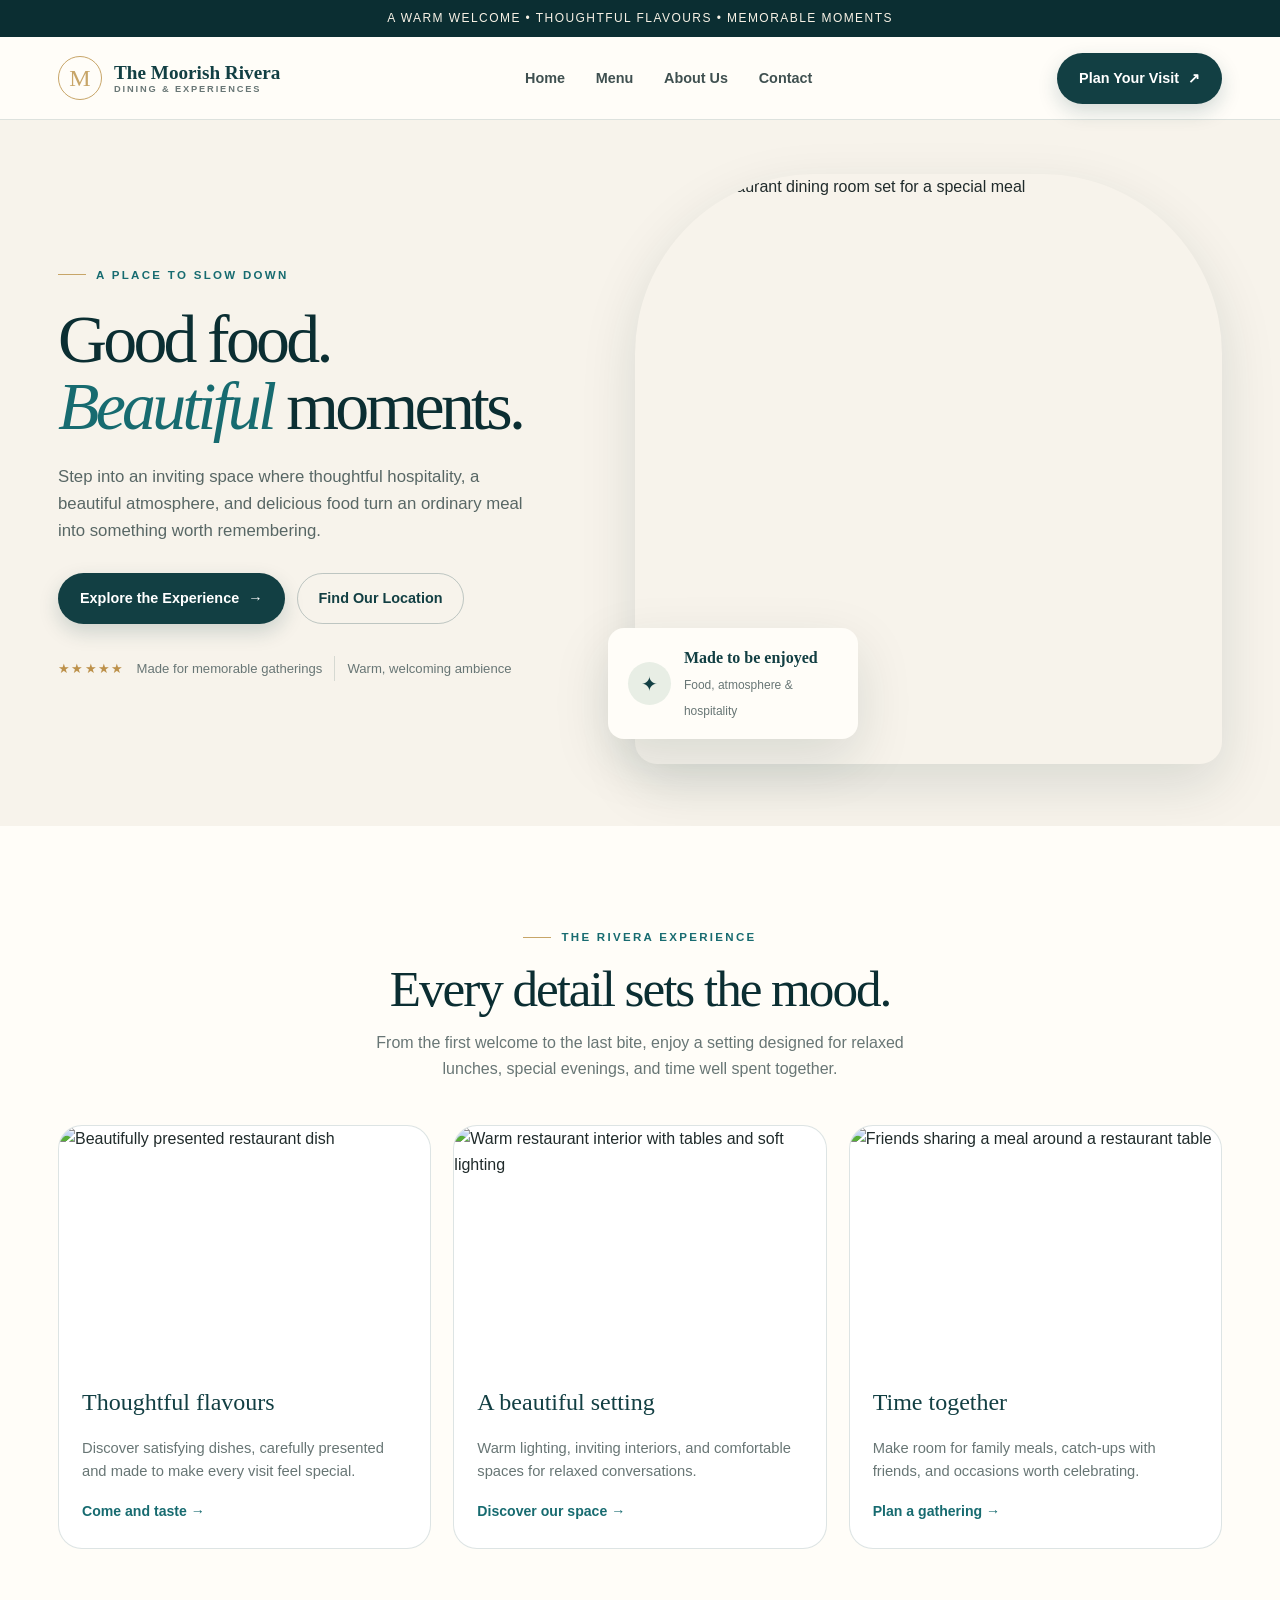
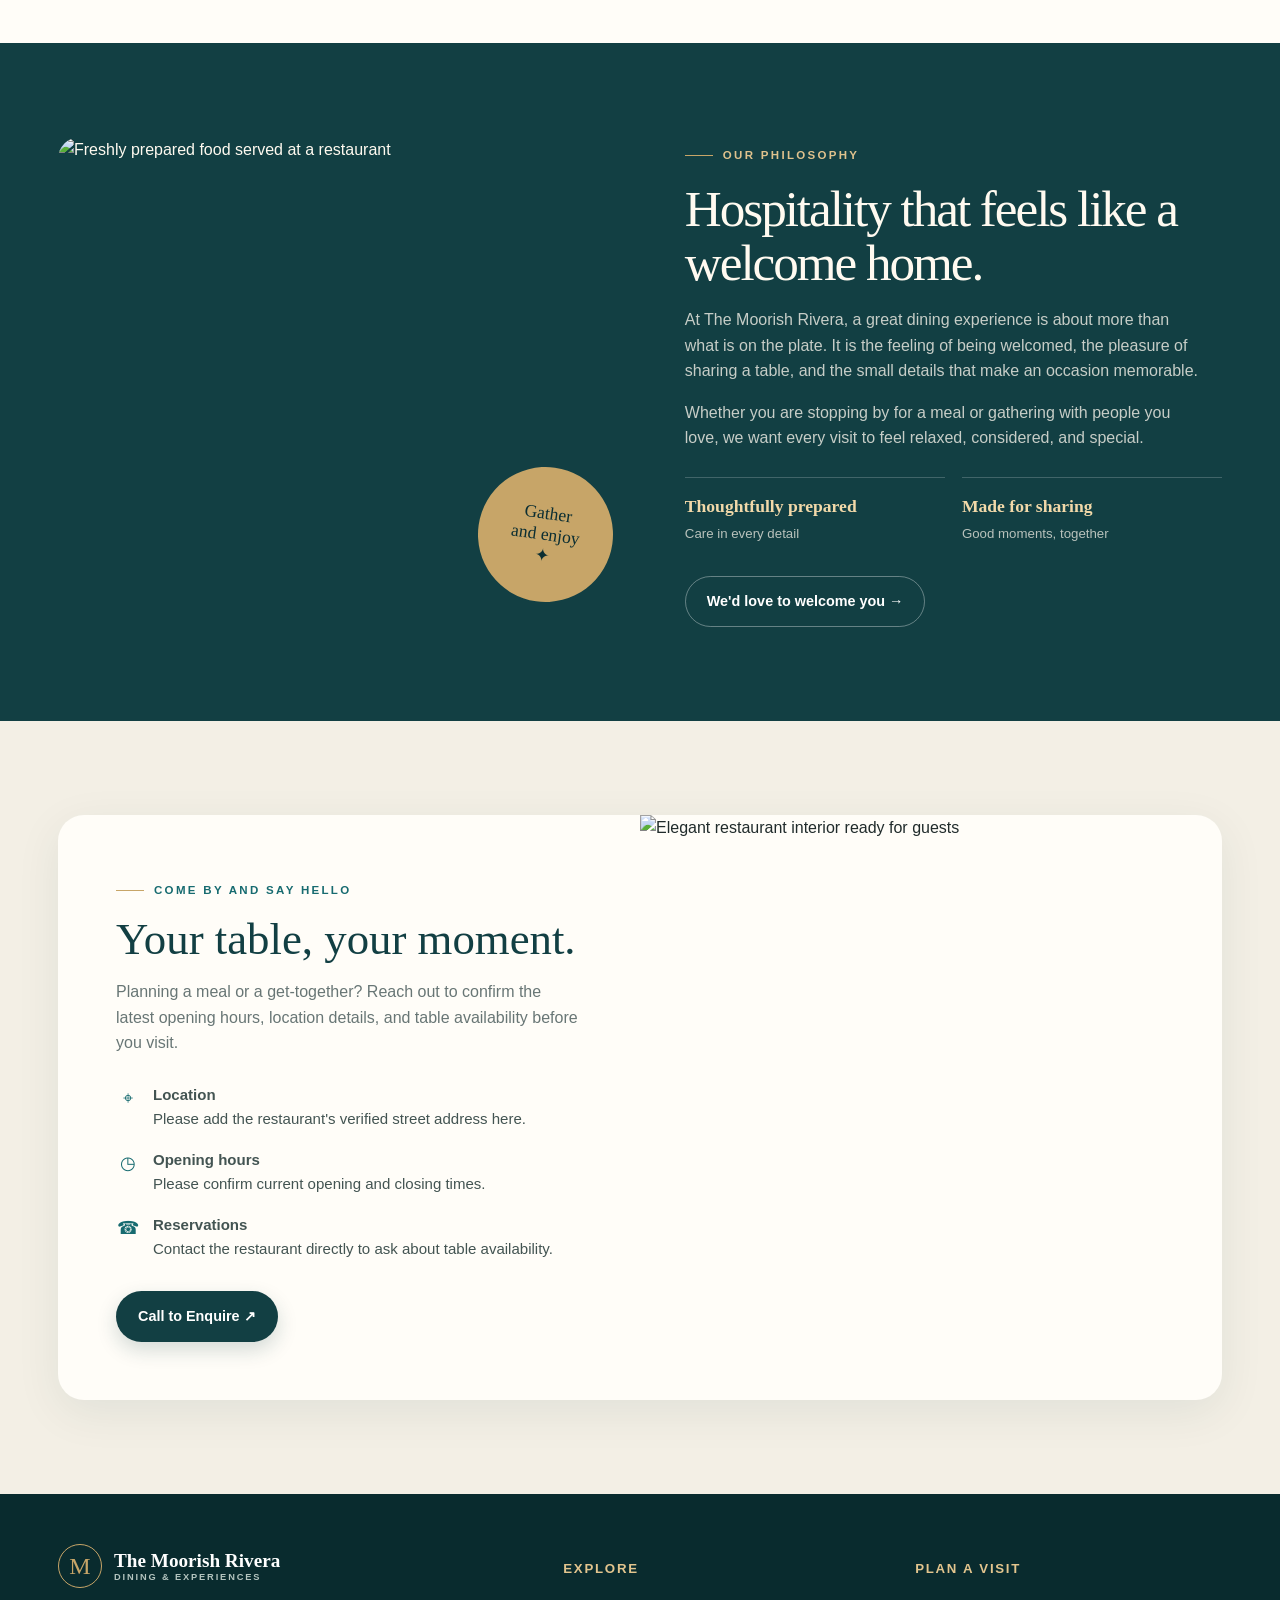
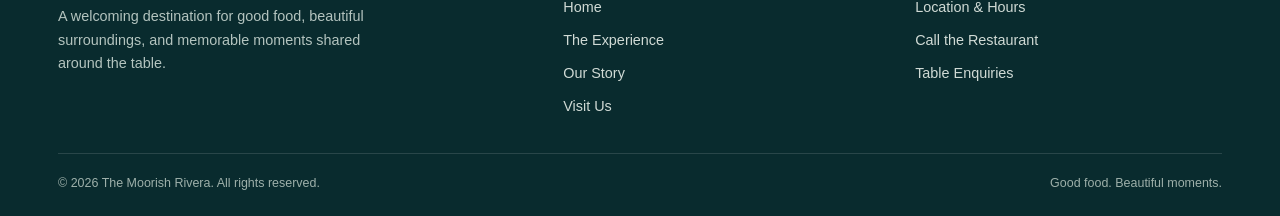
==== index.html @ b85fb58b "This is website for business" ====
<!DOCTYPE html>
<html lang="en">
<head>
  <meta charset="UTF-8">
  <meta name="viewport" content="width=device-width, initial-scale=1.0">
  <meta name="theme-color" content="#123f43">
  <meta name="description" content="Discover The Moorish Rivera — elegant dining, warm hospitality, and unforgettable flavours.">
  <title>The Moorish Rivera | A Beautiful Dining Experience</title>

  <style>
    :root {
      --forest: #123f43;
      --forest-deep: #0b2e32;
      --teal: #176b70;
      --cream: #f7f3eb;
      --paper: #fffdf8;
      --gold: #c7a568;
      --ink: #202b2b;
      --muted: #687675;
      --line: rgba(18,63,67,.14);
      --shadow: 0 20px 55px rgba(15,45,45,.13);
      --radius: 24px;
    }

    * {
      box-sizing: border-box;
    }

    html {
      scroll-behavior: smooth;
      scroll-padding-top: 90px;
    }

    body {
      margin: 0;
      font-family: "Segoe UI", Arial, sans-serif;
      color: var(--ink);
      background: var(--paper);
      line-height: 1.6;
    }

    a {
      color: inherit;
      text-decoration: none;
    }

    img {
      display: block;
      width: 100%;
      object-fit: cover;
    }

    button {
      font: inherit;
    }

    .announcement {
      background: var(--forest-deep);
      color: #f8f2e6;
      text-align: center;
      padding: 9px 16px;
      font-size: .75rem;
      letter-spacing: .12em;
      text-transform: uppercase;
    }

    /* HEADER */

    .site-header {
      position: sticky;
      top: 0;
      z-index: 100;
      background: rgba(255,253,248,.96);
      backdrop-filter: blur(16px);
      border-bottom: 1px solid var(--line);
    }

    .nav-wrap {
      max-width: 1220px;
      min-height: 82px;
      padding: 0 28px;
      margin: auto;
      display: flex;
      align-items: center;
      justify-content: space-between;
      gap: 24px;
    }

    .brand {
      display: flex;
      align-items: center;
      gap: 12px;
      flex-shrink: 0;
    }

    .brand-mark {
      width: 44px;
      height: 44px;
      border: 1px solid var(--gold);
      border-radius: 50%;
      display: grid;
      place-items: center;
      color: var(--gold);
      font-family: Georgia, serif;
      font-size: 1.5rem;
    }

    .brand-name {
      font-family: Georgia, serif;
      color: var(--forest);
      font-size: 1.2rem;
      font-weight: 700;
      line-height: 1.2;
    }

    .brand-name small {
      display: block;
      color: var(--muted);
      font-family: "Segoe UI", Arial, sans-serif;
      font-size: .58rem;
      letter-spacing: .2em;
      text-transform: uppercase;
    }

    .nav-links {
      display: flex;
      align-items: center;
      gap: clamp(16px, 2.4vw, 32px);
    }

    .nav-links a {
      font-size: .9rem;
      font-weight: 600;
      color: #3f5050;
      transition: color .2s;
    }

    .nav-links a:hover {
      color: var(--teal);
    }

    .btn {
      display: inline-flex;
      align-items: center;
      justify-content: center;
      gap: 9px;
      padding: 13px 21px;
      border: 1px solid transparent;
      border-radius: 999px;
      font-size: .9rem;
      font-weight: 700;
      cursor: pointer;
      transition: transform .2s, background .2s;
    }

    .btn:hover {
      transform: translateY(-2px);
    }

    .btn-primary {
      background: var(--forest);
      color: white;
      box-shadow: 0 8px 20px rgba(18,63,67,.18);
    }

    .btn-primary:hover {
      background: var(--teal);
    }

    .btn-outline {
      border-color: rgba(18,63,67,.25);
      color: var(--forest);
      background: transparent;
    }

    .menu-toggle {
      display: none;
      width: 44px;
      height: 44px;
      border: 1px solid var(--line);
      border-radius: 50%;
      background: transparent;
      color: var(--forest);
      font-size: 1.3rem;
      cursor: pointer;
    }

    /* HERO */

    .hero {
      background: var(--cream);
      overflow: hidden;
    }

    .hero-inner {
      max-width: 1220px;
      margin: auto;
      padding: 54px 28px 62px;
      display: grid;
      grid-template-columns: .92fr 1.08fr;
      align-items: center;
      gap: clamp(34px, 6vw, 78px);
    }

    .eyebrow {
      display: inline-flex;
      align-items: center;
      gap: 10px;
      color: var(--teal);
      text-transform: uppercase;
      letter-spacing: .2em;
      font-size: .72rem;
      font-weight: 800;
    }

    .eyebrow::before {
      content: "";
      width: 28px;
      height: 1px;
      background: var(--gold);
    }

    h1, h2, h3 {
      font-family: Georgia, "Times New Roman", serif;
      font-weight: 500;
    }

    h1 {
      color: var(--forest-deep);
      font-size: clamp(3rem, 5.3vw, 5.6rem);
      line-height: .99;
      letter-spacing: -.055em;
      margin: 22px 0 24px;
    }

    h1 em {
      color: var(--teal);
      font-weight: 400;
    }

    .hero-copy > p {
      color: #586765;
      font-size: 1.05rem;
      max-width: 475px;
      margin-bottom: 28px;
    }

    .hero-buttons {
      display: flex;
      gap: 12px;
      flex-wrap: wrap;
    }

    .trust-row {
      display: flex;
      align-items: center;
      gap: 12px;
      flex-wrap: wrap;
      margin-top: 32px;
      color: var(--muted);
      font-size: .82rem;
    }

    .stars {
      color: #bd914b;
      letter-spacing: .1em;
    }

    .trust-divider {
      height: 25px;
      width: 1px;
      background: var(--line);
    }

    .hero-visual {
      position: relative;
      min-width: 0;
    }

    .hero-image {
      height: clamp(390px, 48vw, 590px);
      border-radius: 180px 180px 22px 22px;
      box-shadow: var(--shadow);
    }

    .image-stamp {
      position: absolute;
      bottom: 25px;
      left: -27px;
      padding: 17px 20px;
      border-radius: 16px;
      background: var(--paper);
      box-shadow: var(--shadow);
      display: flex;
      align-items: center;
      gap: 13px;
      max-width: 250px;
    }

    .stamp-icon {
      display: grid;
      place-items: center;
      width: 43px;
      height: 43px;
      border-radius: 50%;
      background: #e8eee5;
      color: var(--forest);
      font-size: 1.25rem;
      flex-shrink: 0;
    }

    .image-stamp strong {
      display: block;
      color: var(--forest);
      font-family: Georgia, serif;
    }

    .image-stamp small {
      color: var(--muted);
      font-size: .75rem;
    }

    /* COMMON SECTIONS */

    .section {
      padding: 94px 28px;
    }

    .section-inner {
      max-width: 1164px;
      margin: auto;
    }

    .section-heading {
      text-align: center;
      max-width: 660px;
      margin: 0 auto 44px;
    }

    .section-heading h2 {
      color: var(--forest-deep);
      font-size: clamp(2.25rem, 4vw, 3.5rem);
      line-height: 1.08;
      letter-spacing: -.04em;
      margin: 14px 0;
    }

    .section-heading p {
      color: var(--muted);
      max-width: 560px;
      margin: auto;
    }

    /* EXPERIENCE CARDS */

    .features {
      display: grid;
      grid-template-columns: repeat(3, 1fr);
      gap: 22px;
    }

    .feature-card {
      overflow: hidden;
      border: 1px solid var(--line);
      border-radius: var(--radius);
      background: white;
      transition: transform .25s, box-shadow .25s;
    }

    .feature-card:hover {
      transform: translateY(-6px);
      box-shadow: var(--shadow);
    }

    .feature-card img {
      height: 235px;
      transition: transform .5s;
    }

    .feature-card:hover img {
      transform: scale(1.035);
    }

    .feature-content {
      padding: 22px 23px 25px;
    }

    .feature-content h3 {
      color: var(--forest);
      font-size: 1.5rem;
      margin: 0 0 8px;
    }

    .feature-content p {
      color: var(--muted);
      font-size: .92rem;
      margin-bottom: 14px;
    }

    .text-link {
      color: var(--teal);
      font-weight: 800;
      font-size: .88rem;
    }

    /* STORY SECTION */

    .story {
      background: var(--forest);
      color: #fffaf0;
    }

    .story-grid {
      display: grid;
      grid-template-columns: 1fr 1fr;
      align-items: center;
      gap: clamp(35px, 7vw, 90px);
    }

    .story-image-wrap {
      position: relative;
    }

    .story-image {
      height: 490px;
      border-radius: 22px 140px 22px 22px;
    }

    .story-badge {
      position: absolute;
      right: -18px;
      bottom: 25px;
      width: 135px;
      height: 135px;
      border-radius: 50%;
      background: var(--gold);
      color: var(--forest-deep);
      display: grid;
      place-content: center;
      text-align: center;
      font-family: Georgia, serif;
      font-size: 1.1rem;
      line-height: 1.2;
      transform: rotate(8deg);
    }

    .story .eyebrow {
      color: #dfc28d;
    }

    .story h2 {
      font-size: clamp(2.5rem, 4vw, 4rem);
      line-height: 1.04;
      letter-spacing: -.04em;
      margin: 18px 0;
    }

    .story p {
      color: rgba(255,250,240,.76);
      max-width: 520px;
    }

    .story-points {
      display: grid;
      grid-template-columns: 1fr 1fr;
      gap: 17px;
      margin: 26px 0 30px;
    }

    .story-point {
      border-top: 1px solid rgba(255,255,255,.2);
      padding-top: 14px;
    }

    .story-point strong {
      display: block;
      color: #f2d9a9;
      font-family: Georgia, serif;
      font-size: 1.1rem;
    }

    .story-point span {
      color: rgba(255,250,240,.7);
      font-size: .83rem;
    }

    .story .btn-outline {
      color: white;
      border-color: rgba(255,255,255,.35);
    }

    /* VISIT SECTION */

    .visit {
      background: #f3efe5;
    }

    .visit-panel {
      display: grid;
      grid-template-columns: 1fr 1fr;
      overflow: hidden;
      border-radius: 26px;
      background: var(--paper);
      box-shadow: 0 12px 45px rgba(18,63,67,.08);
    }

    .visit-info {
      padding: clamp(28px, 5vw, 58px);
    }

    .visit-info h2 {
      color: var(--forest);
      font-size: clamp(2.1rem, 3.5vw, 3.2rem);
      line-height: 1.08;
      margin: 15px 0;
    }

    .visit-info > p {
      color: var(--muted);
    }

    .detail-list {
      list-style: none;
      margin: 27px 0 30px;
      padding: 0;
      display: grid;
      gap: 17px;
    }

    .detail-list li {
      display: flex;
      align-items: flex-start;
      gap: 13px;
      color: #435452;
      font-size: .94rem;
    }

    .detail-icon {
      color: var(--teal);
      font-size: 1.15rem;
      width: 24px;
      text-align: center;
    }

    .visit-image {
      min-height: 460px;
      height: 100%;
    }

    /* FOOTER */

    .footer {
      background: #092b2e;
      color: #e8eee8;
      padding: 50px 28px 22px;
    }

    .footer-inner {
      max-width: 1164px;
      margin: auto;
      display: grid;
      grid-template-columns: 1.5fr 1fr 1fr;
      gap: 45px;
      padding-bottom: 35px;
    }

    .footer .brand-name {
      color: white;
    }

    .footer .brand-name small {
      color: #b4c4bf;
    }

    .footer-copy {
      color: #b4c4bf;
      max-width: 350px;
      margin: 17px 0 0;
      font-size: .9rem;
    }

    .footer h3 {
      font-family: "Segoe UI", Arial, sans-serif;
      font-size: .83rem;
      font-weight: 800;
      letter-spacing: .13em;
      text-transform: uppercase;
      color: #e3c58e;
      margin-bottom: 17px;
    }

    .footer-links {
      display: grid;
      gap: 10px;
      color: #d0dad5;
      font-size: .9rem;
    }

    .footer-links a:hover {
      color: white;
    }

    .copyright {
      max-width: 1164px;
      margin: auto;
      padding-top: 20px;
      border-top: 1px solid rgba(255,255,255,.13);
      color: #9eb0aa;
      font-size: .78rem;
      display: flex;
      justify-content: space-between;
      gap: 12px;
      flex-wrap: wrap;
    }

    /* ANIMATIONS */

    .reveal {
      opacity: 0;
      transform: translateY(18px);
      transition: opacity .65s ease, transform .65s ease;
    }

    .reveal.visible {
      opacity: 1;
      transform: translateY(0);
    }

    @media (prefers-reduced-motion: reduce) {
      *, *::before, *::after {
        scroll-behavior: auto !important;
        transition-duration: .01ms !important;
      }

      .reveal {
        opacity: 1;
        transform: none;
      }
    }

    /* TABLETS */

    @media (max-width: 940px) {
      .nav-wrap {
        padding: 0 20px;
      }

      .nav-links {
        gap: 15px;
      }

      .nav-links a {
        font-size: .82rem;
      }

      .nav-actions .btn {
        padding: 11px 15px;
      }

      .hero-inner {
        gap: 35px;
        padding-top: 42px;
      }

      .features {
        gap: 15px;
      }

      .feature-card img {
        height: 190px;
      }
    }

    /* MOBILE */

    @media (max-width: 760px) {
      .announcement {
        font-size: .65rem;
        letter-spacing: .08em;
      }

      .nav-wrap {
        min-height: 72px;
      }

      .menu-toggle {
        display: grid;
        place-items: center;
      }

      .nav-actions .btn {
        display: none;
      }

      .nav-links {
        display: none;
        position: absolute;
        top: 71px;
        left: 0;
        right: 0;
        padding: 18px 22px 24px;
        background: var(--paper);
        border-bottom: 1px solid var(--line);
        box-shadow: 0 15px 25px rgba(0,0,0,.06);
        flex-direction: column;
        align-items: stretch;
        gap: 0;
      }

      .nav-links.open {
        display: flex;
      }

      .nav-links a {
        padding: 12px 3px;
        font-size: .96rem;
        border-bottom: 1px solid var(--line);
      }

      .hero-inner {
        grid-template-columns: 1fr;
        padding: 42px 22px 48px;
      }

      h1 {
        font-size: clamp(3rem, 13vw, 4.7rem);
      }

      .hero-copy > p {
        font-size: 1rem;
      }

      .hero-visual {
        margin: 4px 0 0 14px;
      }

      .hero-image {
        height: min(112vw, 510px);
        border-radius: 150px 150px 20px 20px;
      }

      .image-stamp {
        left: -14px;
        bottom: 18px;
      }

      .section {
        padding: 70px 22px;
      }

      .features {
        grid-template-columns: 1fr;
        gap: 20px;
      }

      .feature-card img {
        height: 250px;
      }

      .story-grid {
        grid-template-columns: 1fr;
      }

      .story-image {
        height: 370px;
        border-top-right-radius: 110px;
      }

      .story-badge {
        width: 110px;
        height: 110px;
        right: -7px;
        font-size: .95rem;
      }

      .visit-panel {
        grid-template-columns: 1fr;
      }

      .visit-image {
        min-height: 300px;
        max-height: 380px;
        order: -1;
      }

      .footer-inner {
        grid-template-columns: 1fr 1fr;
        gap: 32px 24px;
      }

      .footer-brand {
        grid-column: 1 / -1;
      }
    }

    /* SMALL PHONES */

    @media (max-width: 420px) {
      .brand-name {
        font-size: 1.05rem;
      }

      .brand-mark {
        width: 38px;
        height: 38px;
      }

      .hero-buttons .btn {
        width: 100%;
      }

      .story-points {
        grid-template-columns: 1fr;
      }

      .footer-inner {
        grid-template-columns: 1fr;
      }

      .footer-brand {
        grid-column: auto;
      }

      .copyright {
        flex-direction: column;
      }
    }
  </style>
</head>

<body>

  <div class="announcement">
    A warm welcome • Thoughtful flavours • Memorable moments
  </div>

  <header class="site-header">
    <div class="nav-wrap">

      <a class="brand" href="#home" aria-label="The Moorish Rivera home">
        <span class="brand-mark" aria-hidden="true">M</span>
        <span class="brand-name">
          The Moorish Rivera
          <small>Dining &amp; Experiences</small>
        </span>
      </a>

      <nav class="nav-links" id="siteNav" aria-label="Main navigation">
        <a href="#home">Home</a>
        <a href="menu.html">Menu</a>
        <a href="about.html">About Us</a>
        <a href="contact.html">Contact</a>
      </nav>

      <div class="nav-actions">
        <a class="btn btn-primary" href="#visit">
          Plan Your Visit <span aria-hidden="true">↗</span>
        </a>

        <button
          class="menu-toggle"
          id="menuToggle"
          aria-label="Open navigation menu"
          aria-expanded="false"
          aria-controls="siteNav">
          ☰
        </button>
      </div>

    </div>
  </header>

  <main>

    <!-- HERO SECTION -->

    <section class="hero" id="home">
      <div class="hero-inner">

        <div class="hero-copy">
          <span class="eyebrow">A place to slow down</span>

          <h1>
            Good food.<br>
            <em>Beautiful</em> moments.
          </h1>

          <p>
            Step into an inviting space where thoughtful hospitality,
            a beautiful atmosphere, and delicious food turn an ordinary
            meal into something worth remembering.
          </p>

          <div class="hero-buttons">
            <a class="btn btn-primary" href="#experience">
              Explore the Experience <span aria-hidden="true">→</span>
            </a>

            <a class="btn btn-outline" href="#visit">
              Find Our Location
            </a>
          </div>

          <div class="trust-row">
            <span class="stars" aria-label="Five stars">★★★★★</span>
            <span>Made for memorable gatherings</span>
            <span class="trust-divider"></span>
            <span>Warm, welcoming ambience</span>
          </div>
        </div>

        <div class="hero-visual">
          <img
            class="hero-image"
            src="https://images.unsplash.com/photo-1414235077428-338989a2e8c0?auto=format&fit=crop&w=1400&q=90"
            alt="Elegant restaurant dining room set for a special meal"
            fetchpriority="high">

          <div class="image-stamp">
            <span class="stamp-icon" aria-hidden="true">✦</span>
            <span>
              <strong>Made to be enjoyed</strong>
              <small>Food, atmosphere &amp; hospitality</small>
            </span>
          </div>
        </div>

      </div>
    </section>

    <!-- EXPERIENCE SECTION -->

    <section class="section" id="experience">
      <div class="section-inner">

        <div class="section-heading reveal">
          <span class="eyebrow">The Rivera experience</span>
          <h2>Every detail sets the mood.</h2>
          <p>
            From the first welcome to the last bite, enjoy a setting
            designed for relaxed lunches, special evenings, and time
            well spent together.
          </p>
        </div>

        <div class="features">

          <article class="feature-card reveal">
            <img
              src="https://images.unsplash.com/photo-1559339352-11d035aa65de?auto=format&fit=crop&w=900&q=85"
              alt="Beautifully presented restaurant dish"
              loading="lazy">

            <div class="feature-content">
              <h3>Thoughtful flavours</h3>
              <p>
                Discover satisfying dishes, carefully presented and
                made to make every visit feel special.
              </p>
              <a class="text-link" href="#visit">Come and taste →</a>
            </div>
          </article>

          <article class="feature-card reveal">
            <img
              src="https://images.unsplash.com/photo-1517248135467-4c7edcad34c4?auto=format&fit=crop&w=900&q=85"
              alt="Warm restaurant interior with tables and soft lighting"
              loading="lazy">

            <div class="feature-content">
              <h3>A beautiful setting</h3>
              <p>
                Warm lighting, inviting interiors, and comfortable
                spaces for relaxed conversations.
              </p>
              <a class="text-link" href="#our-story">Discover our space →</a>
            </div>
          </article>

          <article class="feature-card reveal">
            <img
              src="https://images.unsplash.com/photo-1528605248644-14dd04022da1?auto=format&fit=crop&w=900&q=85"
              alt="Friends sharing a meal around a restaurant table"
              loading="lazy">

            <div class="feature-content">
              <h3>Time together</h3>
              <p>
                Make room for family meals, catch-ups with friends,
                and occasions worth celebrating.
              </p>
              <a class="text-link" href="#visit">Plan a gathering →</a>
            </div>
          </article>

        </div>
      </div>
    </section>

    <!-- OUR STORY SECTION -->

    <section class="section story" id="our-story">
      <div class="section-inner story-grid">

        <div class="story-image-wrap reveal">
          <img
            class="story-image"
            src="https://images.unsplash.com/photo-1515003197210-e0cd7184f8b5?auto=format&fit=crop&w=1200&q=85"
            alt="Freshly prepared food served at a restaurant"
            loading="lazy">

          <div class="story-badge">
            Gather<br>and enjoy<br>✦
          </div>
        </div>

        <div class="story-copy reveal">
          <span class="eyebrow">Our philosophy</span>

          <h2>Hospitality that feels like a welcome home.</h2>

          <p>
            At The Moorish Rivera, a great dining experience is about
            more than what is on the plate. It is the feeling of being
            welcomed, the pleasure of sharing a table, and the small
            details that make an occasion memorable.
          </p>

          <p>
            Whether you are stopping by for a meal or gathering with
            people you love, we want every visit to feel relaxed,
            considered, and special.
          </p>

          <div class="story-points">
            <div class="story-point">
              <strong>Thoughtfully prepared</strong>
              <span>Care in every detail</span>
            </div>

            <div class="story-point">
              <strong>Made for sharing</strong>
              <span>Good moments, together</span>
            </div>
          </div>

          <a class="btn btn-outline" href="#visit">
            We'd love to welcome you →
          </a>
        </div>

      </div>
    </section>

    <!-- VISIT SECTION -->

    <section class="section visit" id="visit">
      <div class="section-inner">

        <div class="visit-panel reveal">

          <div class="visit-info">
            <span class="eyebrow">Come by and say hello</span>

            <h2>Your table, your moment.</h2>

            <p>
              Planning a meal or a get-together? Reach out to confirm
              the latest opening hours, location details, and table
              availability before you visit.
            </p>

            <ul class="detail-list">
              <li>
                <span class="detail-icon" aria-hidden="true">⌖</span>
                <span>
                  <strong>Location</strong><br>
                  Please add the restaurant's verified street address here.
                </span>
              </li>

              <li>
                <span class="detail-icon" aria-hidden="true">◷</span>
                <span>
                  <strong>Opening hours</strong><br>
                  Please confirm current opening and closing times.
                </span>
              </li>

              <li>
                <span class="detail-icon" aria-hidden="true">☎</span>
                <span>
                  <strong>Reservations</strong><br>
                  Contact the restaurant directly to ask about table availability.
                </span>
              </li>
            </ul>

            <!-- Replace this number if the restaurant confirms another number -->
            <a class="btn btn-primary" href="tel:+82716369592">
              Call to Enquire ↗
            </a>
          </div>

          <img
            class="visit-image"
            src="https://images.unsplash.com/photo-1514933651103-005eec06c04b?auto=format&fit=crop&w=1200&q=85"
            alt="Elegant restaurant interior ready for guests"
            loading="lazy">

        </div>
      </div>
    </section>

  </main>

  <!-- FOOTER -->

  <footer class="footer">
    <div class="footer-inner">

      <div class="footer-brand">
        <a class="brand" href="#home">
          <span class="brand-mark" aria-hidden="true">M</span>
          <span class="brand-name">
            The Moorish Rivera
            <small>Dining &amp; Experiences</small>
          </span>
        </a>

        <p class="footer-copy">
          A welcoming destination for good food, beautiful surroundings,
          and memorable moments shared around the table.
        </p>
      </div>

      <div>
        <h3>Explore</h3>
        <div class="footer-links">
          <a href="#home">Home</a>
          <a href="#experience">The Experience</a>
          <a href="#our-story">Our Story</a>
          <a href="#visit">Visit Us</a>
        </div>
      </div>

      <div>
        <h3>Plan a visit</h3>
        <div class="footer-links">
          <a href="#visit">Location &amp; Hours</a>
          <a href="tel:+82716369592">Call the Restaurant</a>
          <a href="#visit">Table Enquiries</a>
        </div>
      </div>

    </div>

    <div class="copyright">
      <span>
        © <span id="year"></span> The Moorish Rivera. All rights reserved.
      </span>
      <span>Good food. Beautiful moments.</span>
    </div>
  </footer>

  <script>
    // Mobile navigation menu
    const menuToggle = document.getElementById("menuToggle");
    const siteNav = document.getElementById("siteNav");

    menuToggle.addEventListener("click", () => {
      const isOpen = siteNav.classList.toggle("open");

      menuToggle.setAttribute("aria-expanded", String(isOpen));
      menuToggle.setAttribute(
        "aria-label",
        isOpen ? "Close navigation menu" : "Open navigation menu"
      );

      menuToggle.textContent = isOpen ? "×" : "☰";
    });

    // Close the mobile menu after selecting a link
    siteNav.querySelectorAll("a").forEach(link => {
      link.addEventListener("click", () => {
        siteNav.classList.remove("open");
        menuToggle.setAttribute("aria-expanded", "false");
        menuToggle.setAttribute("aria-label", "Open navigation menu");
        menuToggle.textContent = "☰";
      });
    });

    // Automatically update the copyright year
    document.getElementById("year").textContent =
      new Date().getFullYear();

    // Reveal sections as they enter the screen
    const revealItems = document.querySelectorAll(".reveal");

    if ("IntersectionObserver" in window) {
      const observer = new IntersectionObserver(entries => {
        entries.forEach(entry => {
          if (entry.isIntersecting) {
            entry.target.classList.add("visible");
            observer.unobserve(entry.target);
          }
        });
      }, {
        threshold: 0.12
      });

      revealItems.forEach(item => observer.observe(item));
    } else {
      revealItems.forEach(item => item.classList.add("visible"));
    }
  </script>

</body>
</html>
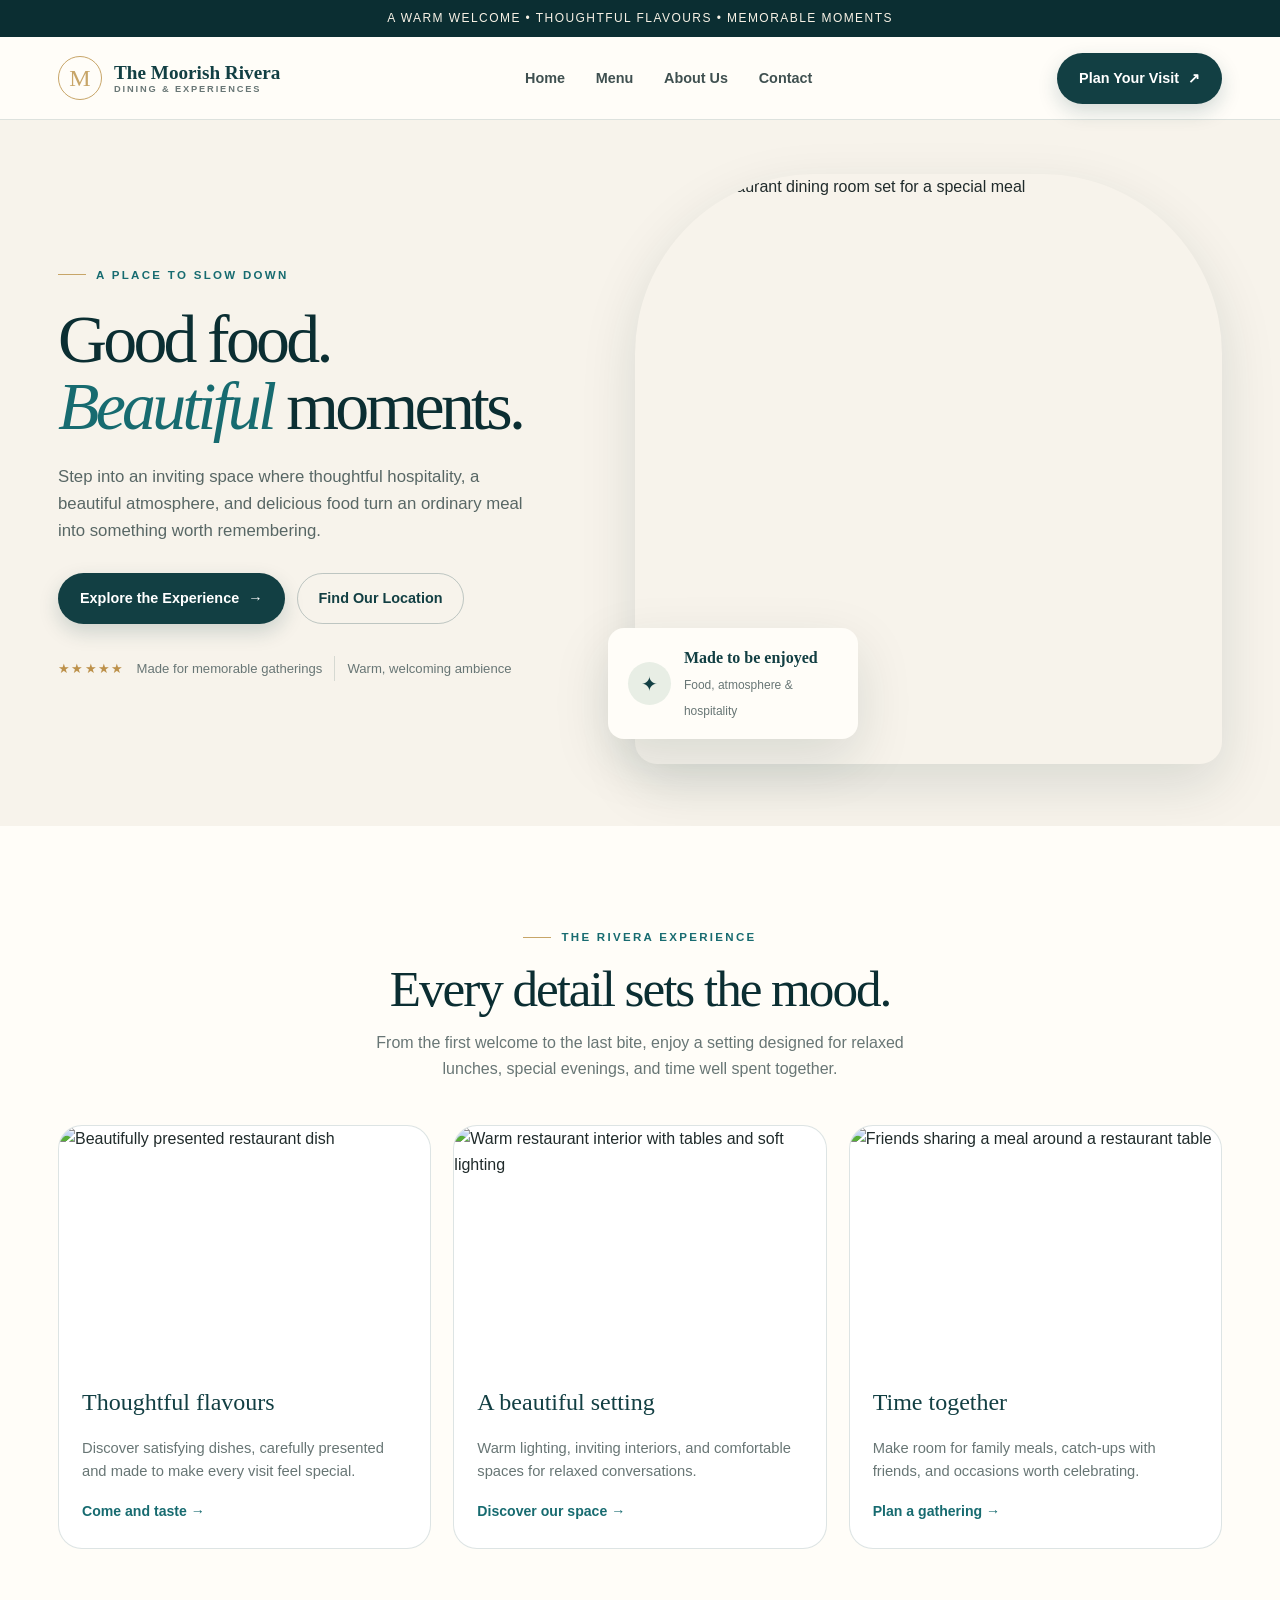
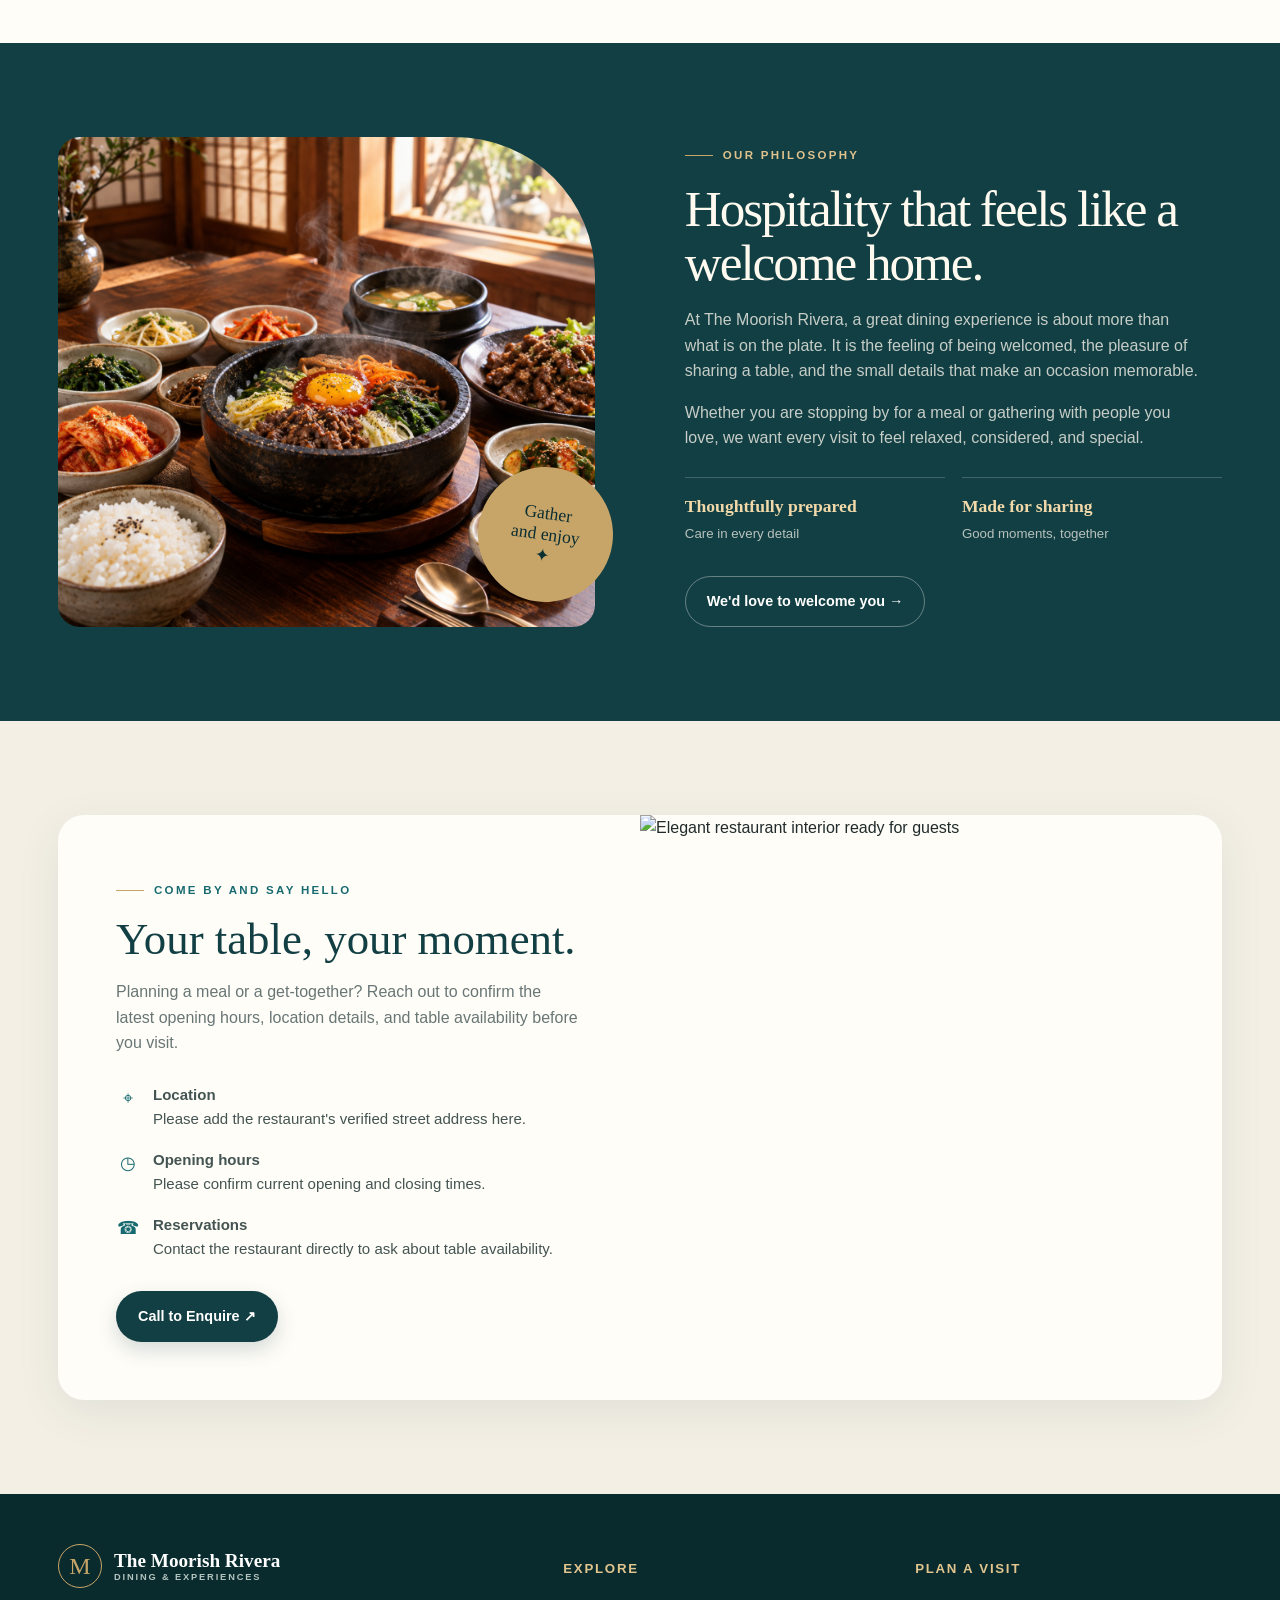
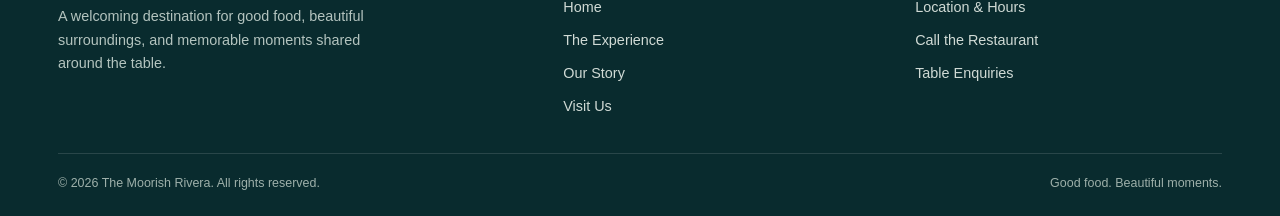
==== commit 6aced514: "this is developed file" ====
--- a/index.html
+++ b/index.html
@@ -1006,7 +1006,7 @@
         <div class="story-image-wrap reveal">
           <img
             class="story-image"
-            src="https://images.unsplash.com/photo-1515003197210-e0cd7184f8b5?auto=format&fit=crop&w=1200&q=85"
+            src="image/main photo.png"
             alt="Freshly prepared food served at a restaurant"
             loading="lazy">
 
@@ -1098,7 +1098,7 @@
             </ul>
 
             <!-- Replace this number if the restaurant confirms another number -->
-            <a class="btn btn-primary" href="tel:+82716369592">
+            <a class="btn btn-primary" href="tel:+919970475757">
               Call to Enquire ↗
             </a>
           </div>
@@ -1149,7 +1149,7 @@
         <h3>Plan a visit</h3>
         <div class="footer-links">
           <a href="#visit">Location &amp; Hours</a>
-          <a href="tel:+82716369592">Call the Restaurant</a>
+          <a href="tel:+919970475757">Call the Restaurant</a>
           <a href="#visit">Table Enquiries</a>
         </div>
       </div>
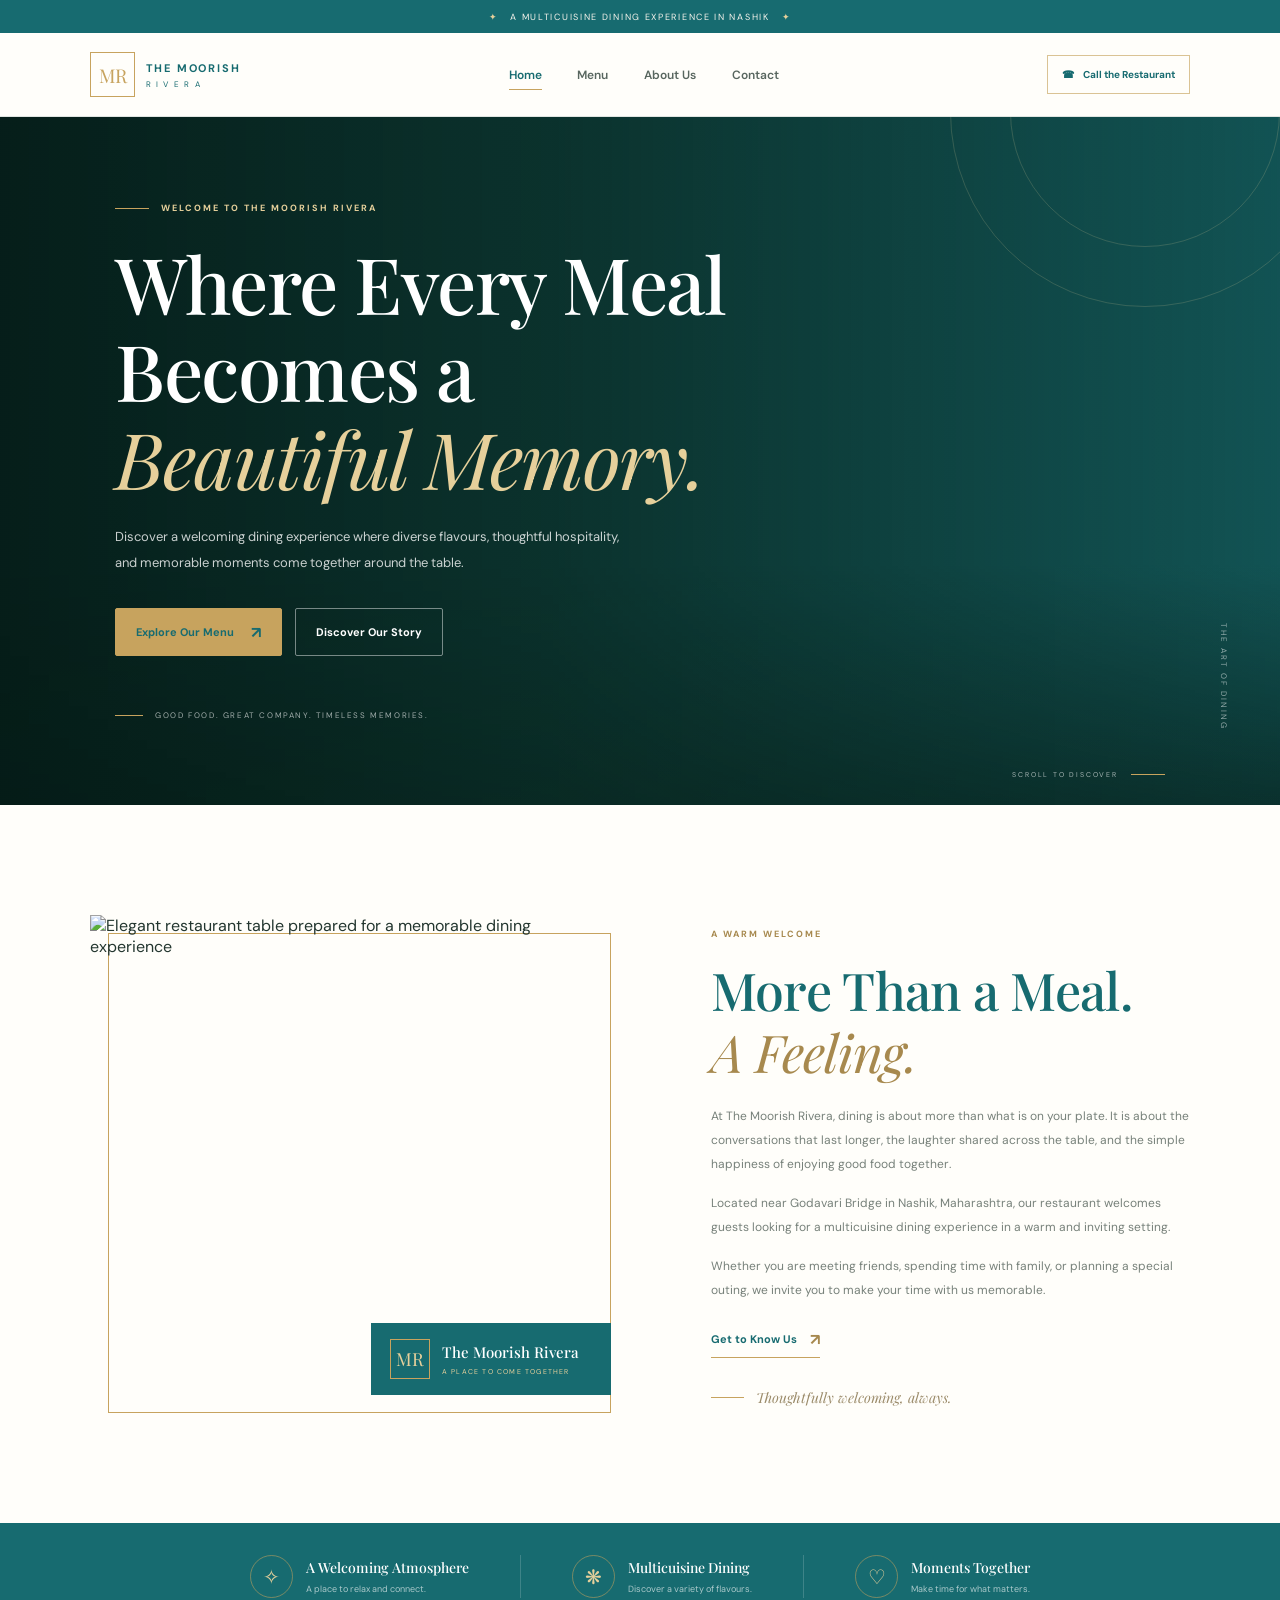
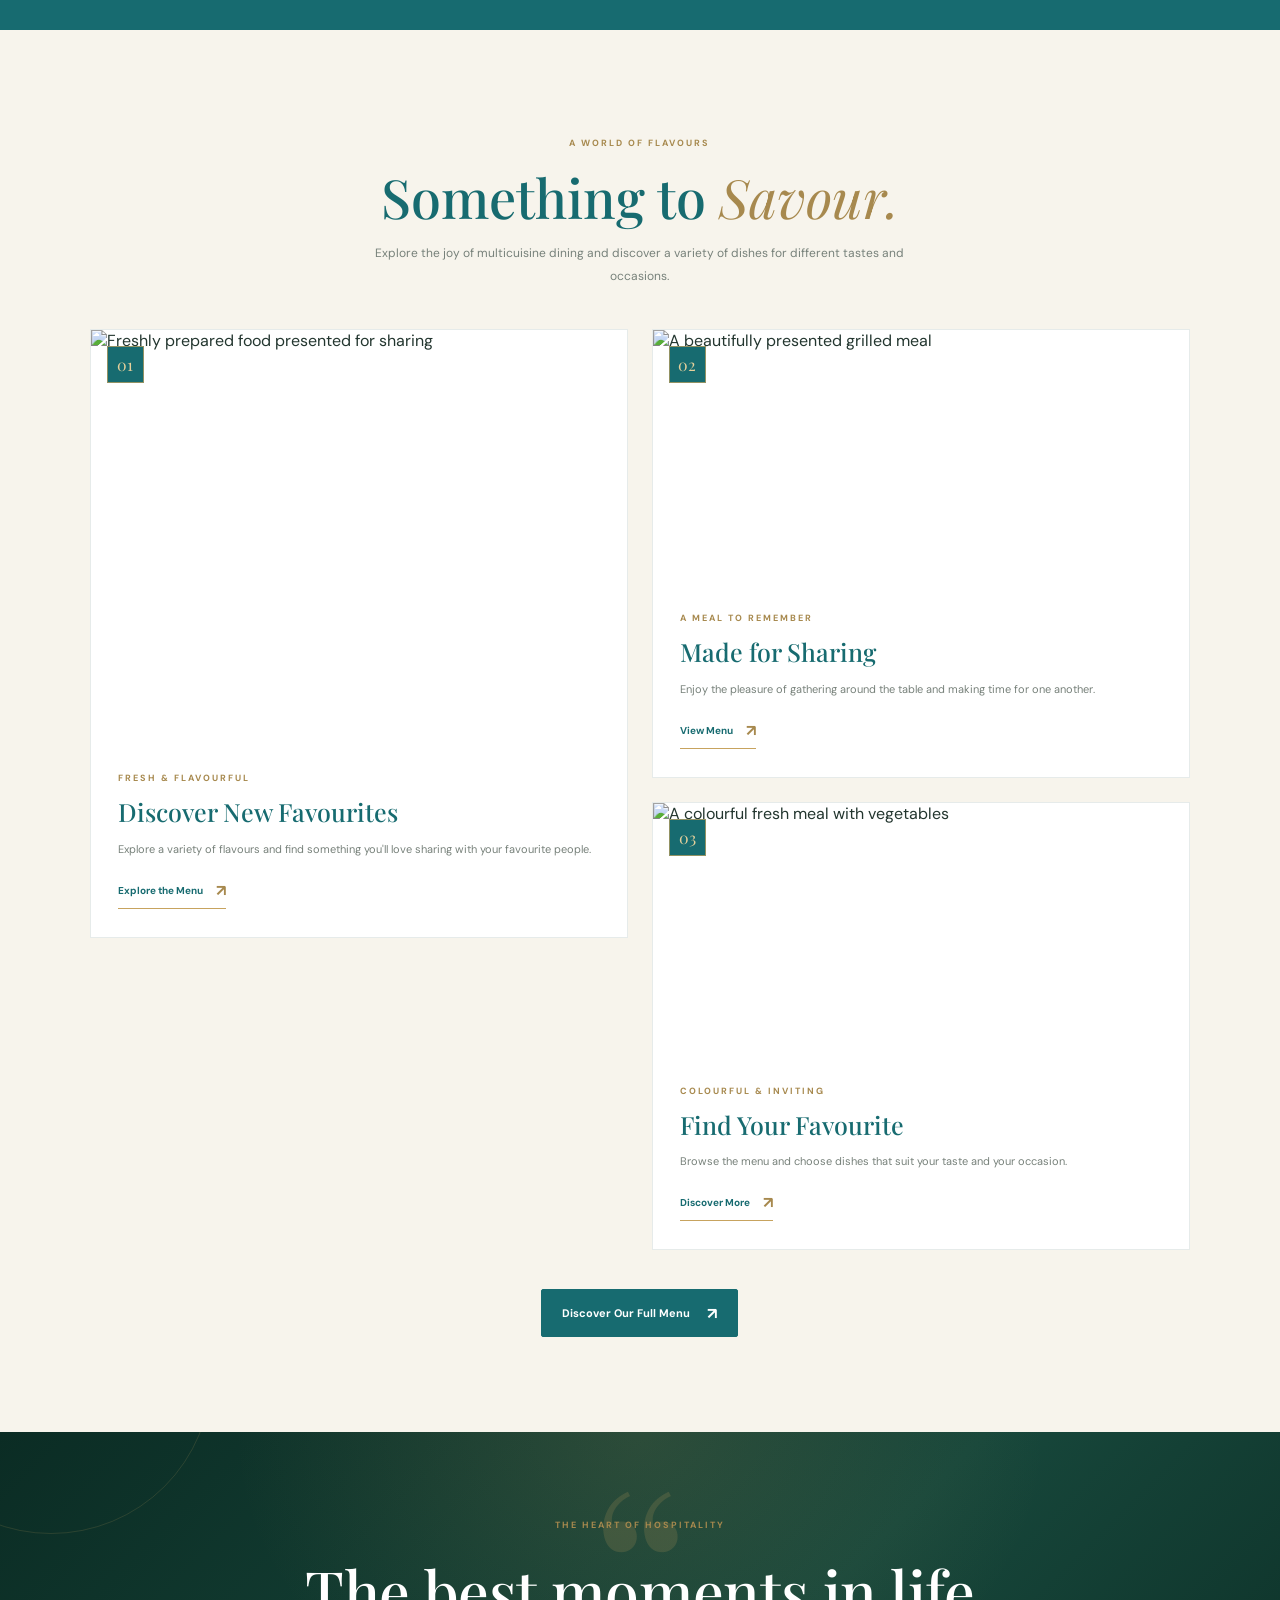
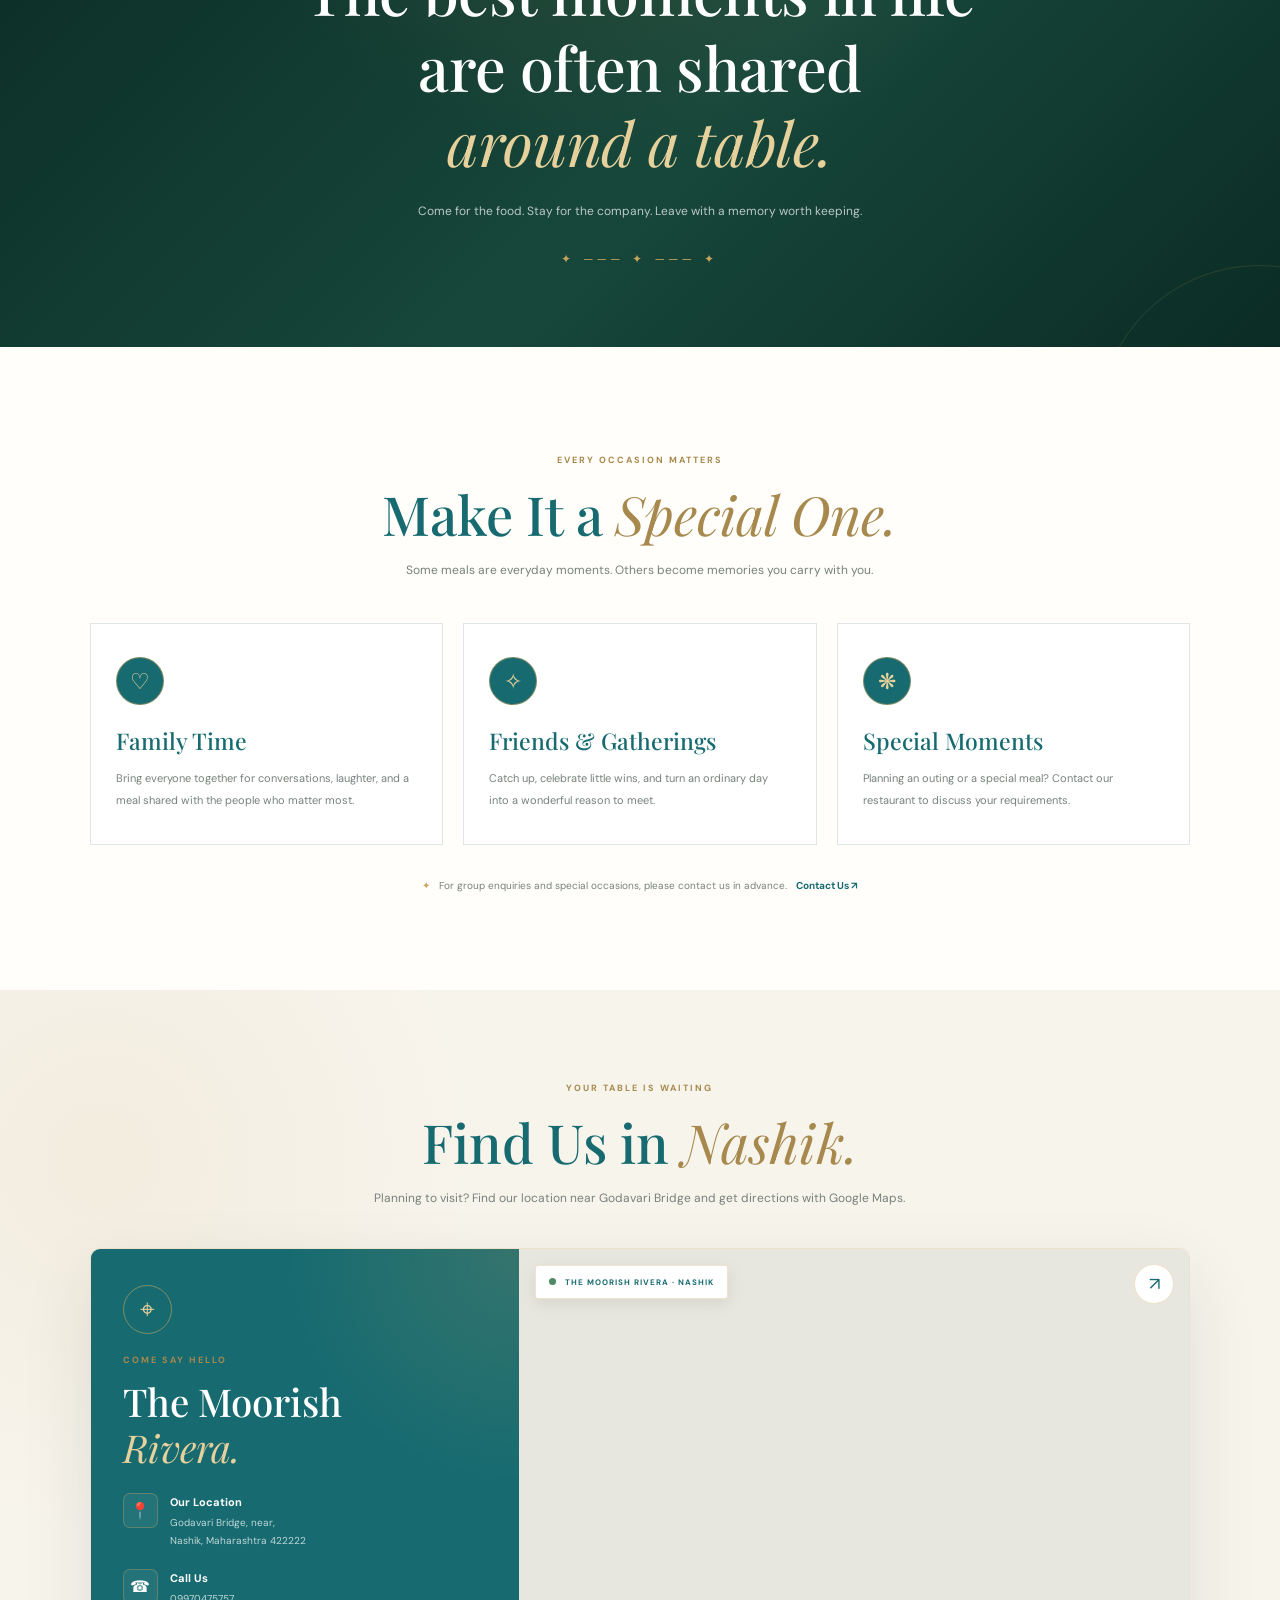
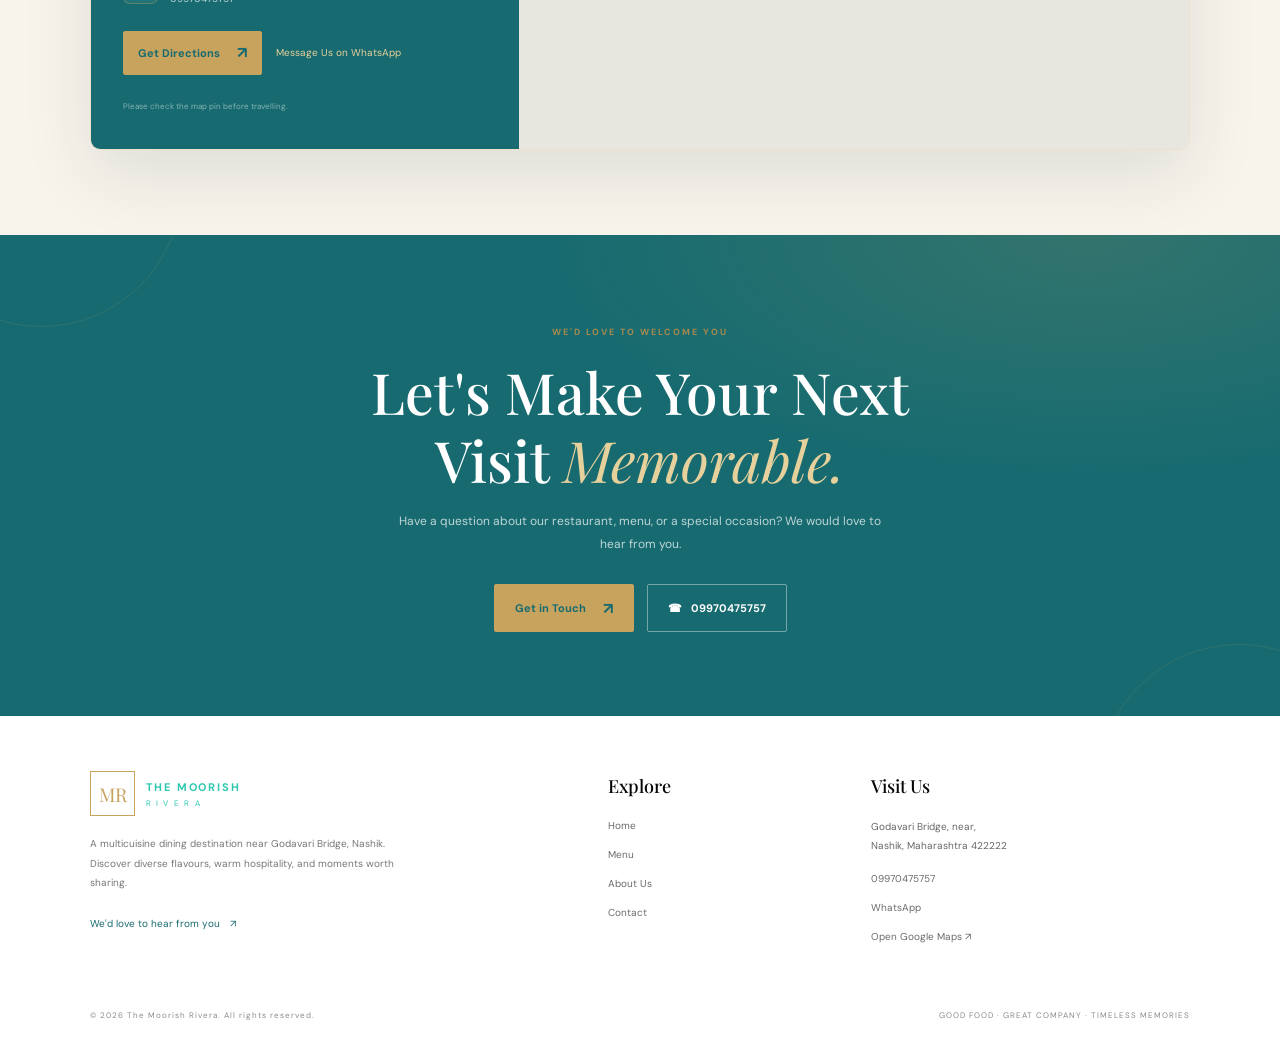
==== commit 0305c831: "This project is completed" ====
--- a/index.html
+++ b/index.html
@@ -2,1219 +2,699 @@
 <!DOCTYPE html>
 <html lang="en">
 <head>
-  <meta charset="UTF-8">
-  <meta name="viewport" content="width=device-width, initial-scale=1.0">
-  <meta name="theme-color" content="#123f43">
-  <meta name="description" content="Discover The Moorish Rivera — elegant dining, warm hospitality, and unforgettable flavours.">
-  <title>The Moorish Rivera | A Beautiful Dining Experience</title>
-
-  <style>
-    :root {
-      --forest: #123f43;
-      --forest-deep: #0b2e32;
-      --teal: #176b70;
-      --cream: #f7f3eb;
-      --paper: #fffdf8;
-      --gold: #c7a568;
-      --ink: #202b2b;
-      --muted: #687675;
-      --line: rgba(18,63,67,.14);
-      --shadow: 0 20px 55px rgba(15,45,45,.13);
-      --radius: 24px;
-    }
-
-    * {
-      box-sizing: border-box;
-    }
-
-    html {
-      scroll-behavior: smooth;
-      scroll-padding-top: 90px;
-    }
-
-    body {
-      margin: 0;
-      font-family: "Segoe UI", Arial, sans-serif;
-      color: var(--ink);
-      background: var(--paper);
-      line-height: 1.6;
-    }
-
-    a {
-      color: inherit;
-      text-decoration: none;
-    }
-
-    img {
-      display: block;
-      width: 100%;
-      object-fit: cover;
-    }
-
-    button {
-      font: inherit;
-    }
-
-    .announcement {
-      background: var(--forest-deep);
-      color: #f8f2e6;
-      text-align: center;
-      padding: 9px 16px;
-      font-size: .75rem;
-      letter-spacing: .12em;
-      text-transform: uppercase;
-    }
-
-    /* HEADER */
-
-    .site-header {
-      position: sticky;
-      top: 0;
-      z-index: 100;
-      background: rgba(255,253,248,.96);
-      backdrop-filter: blur(16px);
-      border-bottom: 1px solid var(--line);
-    }
-
-    .nav-wrap {
-      max-width: 1220px;
-      min-height: 82px;
-      padding: 0 28px;
-      margin: auto;
-      display: flex;
-      align-items: center;
-      justify-content: space-between;
-      gap: 24px;
-    }
-
-    .brand {
-      display: flex;
-      align-items: center;
-      gap: 12px;
-      flex-shrink: 0;
-    }
-
-    .brand-mark {
-      width: 44px;
-      height: 44px;
-      border: 1px solid var(--gold);
-      border-radius: 50%;
-      display: grid;
-      place-items: center;
-      color: var(--gold);
-      font-family: Georgia, serif;
-      font-size: 1.5rem;
-    }
-
-    .brand-name {
-      font-family: Georgia, serif;
-      color: var(--forest);
-      font-size: 1.2rem;
-      font-weight: 700;
-      line-height: 1.2;
-    }
-
-    .brand-name small {
-      display: block;
-      color: var(--muted);
-      font-family: "Segoe UI", Arial, sans-serif;
-      font-size: .58rem;
-      letter-spacing: .2em;
-      text-transform: uppercase;
-    }
-
-    .nav-links {
-      display: flex;
-      align-items: center;
-      gap: clamp(16px, 2.4vw, 32px);
-    }
-
-    .nav-links a {
-      font-size: .9rem;
-      font-weight: 600;
-      color: #3f5050;
-      transition: color .2s;
-    }
-
-    .nav-links a:hover {
-      color: var(--teal);
-    }
-
-    .btn {
-      display: inline-flex;
-      align-items: center;
-      justify-content: center;
-      gap: 9px;
-      padding: 13px 21px;
-      border: 1px solid transparent;
-      border-radius: 999px;
-      font-size: .9rem;
-      font-weight: 700;
-      cursor: pointer;
-      transition: transform .2s, background .2s;
-    }
-
-    .btn:hover {
-      transform: translateY(-2px);
-    }
-
-    .btn-primary {
-      background: var(--forest);
-      color: white;
-      box-shadow: 0 8px 20px rgba(18,63,67,.18);
-    }
-
-    .btn-primary:hover {
-      background: var(--teal);
-    }
-
-    .btn-outline {
-      border-color: rgba(18,63,67,.25);
-      color: var(--forest);
-      background: transparent;
-    }
-
-    .menu-toggle {
-      display: none;
-      width: 44px;
-      height: 44px;
-      border: 1px solid var(--line);
-      border-radius: 50%;
-      background: transparent;
-      color: var(--forest);
-      font-size: 1.3rem;
-      cursor: pointer;
-    }
-
-    /* HERO */
-
-    .hero {
-      background: var(--cream);
-      overflow: hidden;
-    }
-
-    .hero-inner {
-      max-width: 1220px;
-      margin: auto;
-      padding: 54px 28px 62px;
-      display: grid;
-      grid-template-columns: .92fr 1.08fr;
-      align-items: center;
-      gap: clamp(34px, 6vw, 78px);
-    }
-
-    .eyebrow {
-      display: inline-flex;
-      align-items: center;
-      gap: 10px;
-      color: var(--teal);
-      text-transform: uppercase;
-      letter-spacing: .2em;
-      font-size: .72rem;
-      font-weight: 800;
-    }
-
-    .eyebrow::before {
-      content: "";
-      width: 28px;
-      height: 1px;
-      background: var(--gold);
-    }
-
-    h1, h2, h3 {
-      font-family: Georgia, "Times New Roman", serif;
-      font-weight: 500;
-    }
-
-    h1 {
-      color: var(--forest-deep);
-      font-size: clamp(3rem, 5.3vw, 5.6rem);
-      line-height: .99;
-      letter-spacing: -.055em;
-      margin: 22px 0 24px;
-    }
-
-    h1 em {
-      color: var(--teal);
-      font-weight: 400;
-    }
-
-    .hero-copy > p {
-      color: #586765;
-      font-size: 1.05rem;
-      max-width: 475px;
-      margin-bottom: 28px;
-    }
-
-    .hero-buttons {
-      display: flex;
-      gap: 12px;
-      flex-wrap: wrap;
-    }
-
-    .trust-row {
-      display: flex;
-      align-items: center;
-      gap: 12px;
-      flex-wrap: wrap;
-      margin-top: 32px;
-      color: var(--muted);
-      font-size: .82rem;
-    }
-
-    .stars {
-      color: #bd914b;
-      letter-spacing: .1em;
-    }
-
-    .trust-divider {
-      height: 25px;
-      width: 1px;
-      background: var(--line);
-    }
-
-    .hero-visual {
-      position: relative;
-      min-width: 0;
-    }
-
-    .hero-image {
-      height: clamp(390px, 48vw, 590px);
-      border-radius: 180px 180px 22px 22px;
-      box-shadow: var(--shadow);
-    }
-
-    .image-stamp {
-      position: absolute;
-      bottom: 25px;
-      left: -27px;
-      padding: 17px 20px;
-      border-radius: 16px;
-      background: var(--paper);
-      box-shadow: var(--shadow);
-      display: flex;
-      align-items: center;
-      gap: 13px;
-      max-width: 250px;
-    }
-
-    .stamp-icon {
-      display: grid;
-      place-items: center;
-      width: 43px;
-      height: 43px;
-      border-radius: 50%;
-      background: #e8eee5;
-      color: var(--forest);
-      font-size: 1.25rem;
-      flex-shrink: 0;
-    }
-
-    .image-stamp strong {
-      display: block;
-      color: var(--forest);
-      font-family: Georgia, serif;
-    }
-
-    .image-stamp small {
-      color: var(--muted);
-      font-size: .75rem;
-    }
-
-    /* COMMON SECTIONS */
-
-    .section {
-      padding: 94px 28px;
-    }
-
-    .section-inner {
-      max-width: 1164px;
-      margin: auto;
-    }
-
-    .section-heading {
-      text-align: center;
-      max-width: 660px;
-      margin: 0 auto 44px;
-    }
-
-    .section-heading h2 {
-      color: var(--forest-deep);
-      font-size: clamp(2.25rem, 4vw, 3.5rem);
-      line-height: 1.08;
-      letter-spacing: -.04em;
-      margin: 14px 0;
-    }
-
-    .section-heading p {
-      color: var(--muted);
-      max-width: 560px;
-      margin: auto;
-    }
-
-    /* EXPERIENCE CARDS */
-
-    .features {
-      display: grid;
-      grid-template-columns: repeat(3, 1fr);
-      gap: 22px;
-    }
-
-    .feature-card {
-      overflow: hidden;
-      border: 1px solid var(--line);
-      border-radius: var(--radius);
-      background: white;
-      transition: transform .25s, box-shadow .25s;
-    }
-
-    .feature-card:hover {
-      transform: translateY(-6px);
-      box-shadow: var(--shadow);
-    }
-
-    .feature-card img {
-      height: 235px;
-      transition: transform .5s;
-    }
-
-    .feature-card:hover img {
-      transform: scale(1.035);
-    }
-
-    .feature-content {
-      padding: 22px 23px 25px;
-    }
-
-    .feature-content h3 {
-      color: var(--forest);
-      font-size: 1.5rem;
-      margin: 0 0 8px;
-    }
-
-    .feature-content p {
-      color: var(--muted);
-      font-size: .92rem;
-      margin-bottom: 14px;
-    }
-
-    .text-link {
-      color: var(--teal);
-      font-weight: 800;
-      font-size: .88rem;
-    }
-
-    /* STORY SECTION */
-
-    .story {
-      background: var(--forest);
-      color: #fffaf0;
-    }
-
-    .story-grid {
-      display: grid;
-      grid-template-columns: 1fr 1fr;
-      align-items: center;
-      gap: clamp(35px, 7vw, 90px);
-    }
-
-    .story-image-wrap {
-      position: relative;
-    }
-
-    .story-image {
-      height: 490px;
-      border-radius: 22px 140px 22px 22px;
-    }
-
-    .story-badge {
-      position: absolute;
-      right: -18px;
-      bottom: 25px;
-      width: 135px;
-      height: 135px;
-      border-radius: 50%;
-      background: var(--gold);
-      color: var(--forest-deep);
-      display: grid;
-      place-content: center;
-      text-align: center;
-      font-family: Georgia, serif;
-      font-size: 1.1rem;
-      line-height: 1.2;
-      transform: rotate(8deg);
-    }
-
-    .story .eyebrow {
-      color: #dfc28d;
-    }
-
-    .story h2 {
-      font-size: clamp(2.5rem, 4vw, 4rem);
-      line-height: 1.04;
-      letter-spacing: -.04em;
-      margin: 18px 0;
-    }
-
-    .story p {
-      color: rgba(255,250,240,.76);
-      max-width: 520px;
-    }
-
-    .story-points {
-      display: grid;
-      grid-template-columns: 1fr 1fr;
-      gap: 17px;
-      margin: 26px 0 30px;
-    }
-
-    .story-point {
-      border-top: 1px solid rgba(255,255,255,.2);
-      padding-top: 14px;
-    }
-
-    .story-point strong {
-      display: block;
-      color: #f2d9a9;
-      font-family: Georgia, serif;
-      font-size: 1.1rem;
-    }
-
-    .story-point span {
-      color: rgba(255,250,240,.7);
-      font-size: .83rem;
-    }
-
-    .story .btn-outline {
-      color: white;
-      border-color: rgba(255,255,255,.35);
-    }
-
-    /* VISIT SECTION */
-
-    .visit {
-      background: #f3efe5;
-    }
-
-    .visit-panel {
-      display: grid;
-      grid-template-columns: 1fr 1fr;
-      overflow: hidden;
-      border-radius: 26px;
-      background: var(--paper);
-      box-shadow: 0 12px 45px rgba(18,63,67,.08);
-    }
-
-    .visit-info {
-      padding: clamp(28px, 5vw, 58px);
-    }
-
-    .visit-info h2 {
-      color: var(--forest);
-      font-size: clamp(2.1rem, 3.5vw, 3.2rem);
-      line-height: 1.08;
-      margin: 15px 0;
-    }
-
-    .visit-info > p {
-      color: var(--muted);
-    }
-
-    .detail-list {
-      list-style: none;
-      margin: 27px 0 30px;
-      padding: 0;
-      display: grid;
-      gap: 17px;
-    }
-
-    .detail-list li {
-      display: flex;
-      align-items: flex-start;
-      gap: 13px;
-      color: #435452;
-      font-size: .94rem;
-    }
-
-    .detail-icon {
-      color: var(--teal);
-      font-size: 1.15rem;
-      width: 24px;
-      text-align: center;
-    }
-
-    .visit-image {
-      min-height: 460px;
-      height: 100%;
-    }
-
-    /* FOOTER */
-
-    .footer {
-      background: #092b2e;
-      color: #e8eee8;
-      padding: 50px 28px 22px;
-    }
-
-    .footer-inner {
-      max-width: 1164px;
-      margin: auto;
-      display: grid;
-      grid-template-columns: 1.5fr 1fr 1fr;
-      gap: 45px;
-      padding-bottom: 35px;
-    }
-
-    .footer .brand-name {
-      color: white;
-    }
-
-    .footer .brand-name small {
-      color: #b4c4bf;
-    }
-
-    .footer-copy {
-      color: #b4c4bf;
-      max-width: 350px;
-      margin: 17px 0 0;
-      font-size: .9rem;
-    }
-
-    .footer h3 {
-      font-family: "Segoe UI", Arial, sans-serif;
-      font-size: .83rem;
-      font-weight: 800;
-      letter-spacing: .13em;
-      text-transform: uppercase;
-      color: #e3c58e;
-      margin-bottom: 17px;
-    }
-
-    .footer-links {
-      display: grid;
-      gap: 10px;
-      color: #d0dad5;
-      font-size: .9rem;
-    }
-
-    .footer-links a:hover {
-      color: white;
-    }
-
-    .copyright {
-      max-width: 1164px;
-      margin: auto;
-      padding-top: 20px;
-      border-top: 1px solid rgba(255,255,255,.13);
-      color: #9eb0aa;
-      font-size: .78rem;
-      display: flex;
-      justify-content: space-between;
-      gap: 12px;
-      flex-wrap: wrap;
-    }
-
-    /* ANIMATIONS */
-
-    .reveal {
-      opacity: 0;
-      transform: translateY(18px);
-      transition: opacity .65s ease, transform .65s ease;
-    }
-
-    .reveal.visible {
-      opacity: 1;
-      transform: translateY(0);
-    }
-
-    @media (prefers-reduced-motion: reduce) {
-      *, *::before, *::after {
-        scroll-behavior: auto !important;
-        transition-duration: .01ms !important;
-      }
-
-      .reveal {
-        opacity: 1;
-        transform: none;
-      }
-    }
-
-    /* TABLETS */
-
-    @media (max-width: 940px) {
-      .nav-wrap {
-        padding: 0 20px;
-      }
-
-      .nav-links {
-        gap: 15px;
-      }
-
-      .nav-links a {
-        font-size: .82rem;
-      }
-
-      .nav-actions .btn {
-        padding: 11px 15px;
-      }
-
-      .hero-inner {
-        gap: 35px;
-        padding-top: 42px;
-      }
-
-      .features {
-        gap: 15px;
-      }
-
-      .feature-card img {
-        height: 190px;
-      }
-    }
-
-    /* MOBILE */
-
-    @media (max-width: 760px) {
-      .announcement {
-        font-size: .65rem;
-        letter-spacing: .08em;
-      }
-
-      .nav-wrap {
-        min-height: 72px;
-      }
-
-      .menu-toggle {
-        display: grid;
-        place-items: center;
-      }
-
-      .nav-actions .btn {
-        display: none;
-      }
-
-      .nav-links {
-        display: none;
-        position: absolute;
-        top: 71px;
-        left: 0;
-        right: 0;
-        padding: 18px 22px 24px;
-        background: var(--paper);
-        border-bottom: 1px solid var(--line);
-        box-shadow: 0 15px 25px rgba(0,0,0,.06);
-        flex-direction: column;
-        align-items: stretch;
-        gap: 0;
-      }
-
-      .nav-links.open {
-        display: flex;
-      }
-
-      .nav-links a {
-        padding: 12px 3px;
-        font-size: .96rem;
-        border-bottom: 1px solid var(--line);
-      }
-
-      .hero-inner {
-        grid-template-columns: 1fr;
-        padding: 42px 22px 48px;
-      }
-
-      h1 {
-        font-size: clamp(3rem, 13vw, 4.7rem);
-      }
-
-      .hero-copy > p {
-        font-size: 1rem;
-      }
-
-      .hero-visual {
-        margin: 4px 0 0 14px;
-      }
-
-      .hero-image {
-        height: min(112vw, 510px);
-        border-radius: 150px 150px 20px 20px;
-      }
-
-      .image-stamp {
-        left: -14px;
-        bottom: 18px;
-      }
-
-      .section {
-        padding: 70px 22px;
-      }
-
-      .features {
-        grid-template-columns: 1fr;
-        gap: 20px;
-      }
-
-      .feature-card img {
-        height: 250px;
-      }
-
-      .story-grid {
-        grid-template-columns: 1fr;
-      }
-
-      .story-image {
-        height: 370px;
-        border-top-right-radius: 110px;
-      }
-
-      .story-badge {
-        width: 110px;
-        height: 110px;
-        right: -7px;
-        font-size: .95rem;
-      }
-
-      .visit-panel {
-        grid-template-columns: 1fr;
-      }
-
-      .visit-image {
-        min-height: 300px;
-        max-height: 380px;
-        order: -1;
-      }
-
-      .footer-inner {
-        grid-template-columns: 1fr 1fr;
-        gap: 32px 24px;
-      }
-
-      .footer-brand {
-        grid-column: 1 / -1;
-      }
-    }
-
-    /* SMALL PHONES */
-
-    @media (max-width: 420px) {
-      .brand-name {
-        font-size: 1.05rem;
-      }
-
-      .brand-mark {
-        width: 38px;
-        height: 38px;
-      }
-
-      .hero-buttons .btn {
-        width: 100%;
-      }
-
-      .story-points {
-        grid-template-columns: 1fr;
-      }
-
-      .footer-inner {
-        grid-template-columns: 1fr;
-      }
-
-      .footer-brand {
-        grid-column: auto;
-      }
-
-      .copyright {
-        flex-direction: column;
-      }
-    }
-  </style>
+    <meta charset="UTF-8">
+    <meta name="viewport" content="width=device-width, initial-scale=1.0">
+    <meta name="theme-color" content="#123d36">
+    <meta name="description" content="Discover The Moorish Rivera, a premium multicuisine restaurant near Godavari Bridge in Nashik, Maharashtra. Explore our dining experience and contact us.">
+
+    <title>The Moorish Rivera | A Refined Dining Experience</title>
+
+    <link rel="preconnect" href="https://fonts.googleapis.com">
+    <link rel="preconnect" href="https://fonts.gstatic.com" crossorigin>
+
+    <link href="https://fonts.googleapis.com/css2?family=DM+Sans:wght@400;500;600;700&family=Playfair+Display:wght@400;500;600;700&display=swap" rel="stylesheet">
+
+    <link rel="stylesheet" href="css/index.css" type="text/css">
+    <script src="css/js/index.js" defer></script>
 </head>
 
 <body>
 
-  <div class="announcement">
-    A warm welcome • Thoughtful flavours • Memorable moments
-  </div>
-
-  <header class="site-header">
-    <div class="nav-wrap">
-
-      <a class="brand" href="#home" aria-label="The Moorish Rivera home">
-        <span class="brand-mark" aria-hidden="true">M</span>
-        <span class="brand-name">
-          The Moorish Rivera
-          <small>Dining &amp; Experiences</small>
-        </span>
-      </a>
-
-      <nav class="nav-links" id="siteNav" aria-label="Main navigation">
-        <a href="#home">Home</a>
-        <a href="menu.html">Menu</a>
-        <a href="about.html">About Us</a>
-        <a href="contact.html">Contact</a>
-      </nav>
-
-      <div class="nav-actions">
-        <a class="btn btn-primary" href="#visit">
-          Plan Your Visit <span aria-hidden="true">↗</span>
+    <!-- TOP ANNOUNCEMENT -->
+    <div class="top-strip">
+        <span class="top-star">✦</span>
+        A MULTICUISINE DINING EXPERIENCE IN NASHIK
+        <span class="top-star">✦</span>
+    </div>
+
+    <!-- HEADER -->
+    <header class="site-header" id="siteHeader">
+
+        <a href="index.html" class="brand" aria-label="The Moorish Rivera home">
+            <span class="brand-monogram">MR</span>
+
+            <span class="brand-name">
+                <strong>THE MOORISH</strong>
+                <small>R I V E R A</small>
+            </span>
         </a>
 
-        <button
-          class="menu-toggle"
-          id="menuToggle"
-          aria-label="Open navigation menu"
-          aria-expanded="false"
-          aria-controls="siteNav">
-          ☰
+        <button class="menu-toggle"
+                id="menuToggle"
+                aria-label="Open navigation"
+                aria-expanded="false"
+                aria-controls="mainNav">
+
+            <span></span>
+            <span></span>
+            <span></span>
         </button>
-      </div>
-
-    </div>
-  </header>
-
-  <main>
-
-    <!-- HERO SECTION -->
-
-    <section class="hero" id="home">
-      <div class="hero-inner">
-
-        <div class="hero-copy">
-          <span class="eyebrow">A place to slow down</span>
-
-          <h1>
-            Good food.<br>
-            <em>Beautiful</em> moments.
-          </h1>
-
-          <p>
-            Step into an inviting space where thoughtful hospitality,
-            a beautiful atmosphere, and delicious food turn an ordinary
-            meal into something worth remembering.
-          </p>
-
-          <div class="hero-buttons">
-            <a class="btn btn-primary" href="#experience">
-              Explore the Experience <span aria-hidden="true">→</span>
+
+        <nav class="main-nav" id="mainNav">
+            <a href="index.html" class="active">Home</a>
+            <a href="menu.html">Menu</a>
+            <a href="about.html">About Us</a>
+            <a href="contact.html">Contact</a>
+        </nav>
+
+        <a href="tel:09970475757" class="header-call">
+            <span>☎</span>
+            <span>Call the Restaurant</span>
+        </a>
+
+    </header>
+
+    <main>
+
+        <!-- HERO SECTION -->
+        <section class="hero" id="home">
+
+            <div class="hero-background"></div>
+            <div class="hero-overlay"></div>
+
+            <div class="hero-decoration hero-decoration-one"></div>
+            <div class="hero-decoration hero-decoration-two"></div>
+
+            <div class="hero-content reveal">
+
+                <span class="hero-kicker">
+                    <span class="gold-line"></span>
+                    WELCOME TO THE MOORISH RIVERA
+                </span>
+
+                <h1>
+                    Where Every Meal
+                    <br>
+                    Becomes a
+                    <br>
+                    <em>Beautiful Memory.</em>
+                </h1>
+
+                <p class="hero-description">
+                    Discover a welcoming dining experience where
+                    diverse flavours, thoughtful hospitality, and
+                    memorable moments come together around the table.
+                </p>
+
+                <div class="hero-buttons">
+
+                    <a href="menu.html" class="button button-gold">
+                        Explore Our Menu
+                        <span class="button-arrow">↗</span>
+                    </a>
+
+                    <a href="#our-story" class="button button-light-outline">
+                        Discover Our Story
+                    </a>
+
+                </div>
+
+                <div class="hero-bottom-note">
+                    <span class="note-line"></span>
+                    GOOD FOOD. GREAT COMPANY. TIMELESS MEMORIES.
+                </div>
+
+            </div>
+
+            <div class="hero-side-label">
+                THE ART OF DINING
+            </div>
+
+            <a href="#welcome" class="scroll-indicator" aria-label="Scroll to discover">
+                <span>SCROLL TO DISCOVER</span>
+                <span class="scroll-line"></span>
             </a>
 
-            <a class="btn btn-outline" href="#visit">
-              Find Our Location
-            </a>
-          </div>
-
-          <div class="trust-row">
-            <span class="stars" aria-label="Five stars">★★★★★</span>
-            <span>Made for memorable gatherings</span>
-            <span class="trust-divider"></span>
-            <span>Warm, welcoming ambience</span>
-          </div>
+        </section>
+
+        <!-- WELCOME SECTION -->
+        <section class="welcome-section section-wrap" id="welcome">
+
+            <div class="welcome-image reveal">
+
+                <img
+                    src="https://images.unsplash.com/photo-1414235077428-338989a2e8c0?auto=format&fit=crop&w=1000&q=85"
+                    alt="Elegant restaurant table prepared for a memorable dining experience"
+                    loading="lazy">
+
+                <div class="image-caption">
+                    <span class="caption-mark">MR</span>
+
+                    <div>
+                        <strong>The Moorish Rivera</strong>
+                        <small>A PLACE TO COME TOGETHER</small>
+                    </div>
+                </div>
+
+                <div class="image-gold-frame"></div>
+
+            </div>
+
+            <div class="welcome-content reveal">
+
+                <span class="section-kicker">
+                    A WARM WELCOME
+                </span>
+
+                <h2>
+                    More Than a Meal.
+                    <br>
+                    <em>A Feeling.</em>
+                </h2>
+
+                <p>
+                    At The Moorish Rivera, dining is about more than
+                    what is on your plate. It is about the conversations
+                    that last longer, the laughter shared across the table,
+                    and the simple happiness of enjoying good food together.
+                </p>
+
+                <p>
+                    Located near Godavari Bridge in Nashik, Maharashtra,
+                    our restaurant welcomes guests looking for a
+                    multicuisine dining experience in a warm and inviting
+                    setting.
+                </p>
+
+                <p>
+                    Whether you are meeting friends, spending time
+                    with family, or planning a special outing, we invite
+                    you to make your time with us memorable.
+                </p>
+
+                <a href="about.html" class="underlined-link">
+                    Get to Know Us
+                    <span>↗</span>
+                </a>
+
+                <div class="welcome-signature">
+                    <span class="signature-line"></span>
+                    <span>Thoughtfully welcoming, always.</span>
+                </div>
+
+            </div>
+
+        </section>
+
+        <!-- EXPERIENCE STRIP -->
+        <section class="experience-strip">
+
+            <div class="experience-item">
+                <span class="experience-icon">✧</span>
+
+                <div>
+                    <strong>A Welcoming Atmosphere</strong>
+                    <p>A place to relax and connect.</p>
+                </div>
+            </div>
+
+            <div class="experience-divider"></div>
+
+            <div class="experience-item">
+                <span class="experience-icon">❋</span>
+
+                <div>
+                    <strong>Multicuisine Dining</strong>
+                    <p>Discover a variety of flavours.</p>
+                </div>
+            </div>
+
+            <div class="experience-divider"></div>
+
+            <div class="experience-item">
+                <span class="experience-icon">♡</span>
+
+                <div>
+                    <strong>Moments Together</strong>
+                    <p>Make time for what matters.</p>
+                </div>
+            </div>
+
+        </section>
+
+        <!-- CUISINE SECTION -->
+        <section class="cuisine-section" id="cuisine">
+
+            <div class="section-wrap">
+
+                <div class="section-heading reveal">
+
+                    <span class="section-kicker">
+                        A WORLD OF FLAVOURS
+                    </span>
+
+                    <h2>
+                        Something to <em>Savour.</em>
+                    </h2>
+
+                    <p>
+                        Explore the joy of multicuisine dining and discover
+                        a variety of dishes for different tastes and occasions.
+                    </p>
+
+                </div>
+
+                <div class="cuisine-grid">
+
+                    <article class="cuisine-card cuisine-card-large reveal">
+
+                        <div class="cuisine-image">
+                            <img
+                                src="https://images.unsplash.com/photo-1547592180-85f173990554?auto=format&fit=crop&w=1100&q=85"
+                                alt="Freshly prepared food presented for sharing"
+                                loading="lazy">
+
+                            <span class="cuisine-number">01</span>
+                        </div>
+
+                        <div class="cuisine-copy">
+                            <span class="card-kicker">FRESH & FLAVOURFUL</span>
+                            <h3>Discover New Favourites</h3>
+
+                            <p>
+                                Explore a variety of flavours and find
+                                something you'll love sharing with your
+                                favourite people.
+                            </p>
+
+                            <a href="menu.html" class="underlined-link">
+                                Explore the Menu <span>↗</span>
+                            </a>
+                        </div>
+
+                    </article>
+
+                    <article class="cuisine-card reveal">
+
+                        <div class="cuisine-image">
+                            <img
+                                src="https://images.unsplash.com/photo-1544025162-d76694265947?auto=format&fit=crop&w=850&q=85"
+                                alt="A beautifully presented grilled meal"
+                                loading="lazy">
+
+                            <span class="cuisine-number">02</span>
+                        </div>
+
+                        <div class="cuisine-copy">
+                            <span class="card-kicker">A MEAL TO REMEMBER</span>
+                            <h3>Made for Sharing</h3>
+
+                            <p>
+                                Enjoy the pleasure of gathering around
+                                the table and making time for one another.
+                            </p>
+
+                            <a href="menu.html" class="underlined-link">
+                                View Menu <span>↗</span>
+                            </a>
+                        </div>
+
+                    </article>
+
+                    <article class="cuisine-card reveal">
+
+                        <div class="cuisine-image">
+                            <img
+                                src="https://images.unsplash.com/photo-1512621776951-a57141f2eefd?auto=format&fit=crop&w=850&q=85"
+                                alt="A colourful fresh meal with vegetables"
+                                loading="lazy">
+
+                            <span class="cuisine-number">03</span>
+                        </div>
+
+                        <div class="cuisine-copy">
+                            <span class="card-kicker">COLOURFUL & INVITING</span>
+                            <h3>Find Your Favourite</h3>
+
+                            <p>
+                                Browse the menu and choose dishes that
+                                suit your taste and your occasion.
+                            </p>
+
+                            <a href="menu.html" class="underlined-link">
+                                Discover More <span>↗</span>
+                            </a>
+                        </div>
+
+                    </article>
+
+                </div>
+
+                <div class="center-action reveal">
+                    <a href="menu.html" class="button button-green">
+                        Discover Our Full Menu
+                        <span class="button-arrow">↗</span>
+                    </a>
+                </div>
+
+            </div>
+
+        </section>
+
+        <!-- BRAND STATEMENT -->
+        <section class="statement-section">
+
+            <div class="statement-decoration">“</div>
+
+            <div class="statement-content reveal">
+
+                <span class="section-kicker">
+                    THE HEART OF HOSPITALITY
+                </span>
+
+                <h2>
+                    The best moments in life
+                    <br>
+                    are often shared
+                    <br>
+                    <em>around a table.</em>
+                </h2>
+
+                <p>
+                    Come for the food. Stay for the company.
+                    Leave with a memory worth keeping.
+                </p>
+
+                <span class="statement-ornament">✦ ─── ✦ ─── ✦</span>
+
+            </div>
+
+        </section>
+
+        <!-- OCCASIONS SECTION -->
+        <section class="occasions-section section-wrap">
+
+            <div class="section-heading reveal">
+
+                <span class="section-kicker">
+                    EVERY OCCASION MATTERS
+                </span>
+
+                <h2>
+                    Make It a <em>Special One.</em>
+                </h2>
+
+                <p>
+                    Some meals are everyday moments. Others become
+                    memories you carry with you.
+                </p>
+
+            </div>
+
+            <div class="occasion-grid">
+
+                <article class="occasion-card reveal">
+                    <div class="occasion-icon">♡</div>
+                    <h3>Family Time</h3>
+                    <p>
+                        Bring everyone together for conversations,
+                        laughter, and a meal shared with the people
+                        who matter most.
+                    </p>
+                </article>
+
+                <article class="occasion-card reveal">
+                    <div class="occasion-icon">✧</div>
+                    <h3>Friends & Gatherings</h3>
+                    <p>
+                        Catch up, celebrate little wins, and turn
+                        an ordinary day into a wonderful reason
+                        to meet.
+                    </p>
+                </article>
+
+                <article class="occasion-card reveal">
+                    <div class="occasion-icon">❋</div>
+                    <h3>Special Moments</h3>
+                    <p>
+                        Planning an outing or a special meal?
+                        Contact our restaurant to discuss your
+                        requirements.
+                    </p>
+                </article>
+
+            </div>
+
+            <div class="occasion-note reveal">
+                <span>✦</span>
+                For group enquiries and special occasions, please contact us in advance.
+                <a href="contact.html">Contact Us ↗</a>
+            </div>
+
+        </section>
+
+        <!-- LOCATION SECTION -->
+        <section class="home-location" id="location">
+
+            <div class="section-wrap">
+
+                <div class="section-heading reveal">
+
+                    <span class="section-kicker">
+                        YOUR TABLE IS WAITING
+                    </span>
+
+                    <h2>
+                        Find Us in <em>Nashik.</em>
+                    </h2>
+
+                    <p>
+                        Planning to visit? Find our location near
+                        Godavari Bridge and get directions with Google Maps.
+                    </p>
+
+                </div>
+
+                <div class="home-location-panel reveal">
+
+                    <div class="home-location-copy">
+
+                        <span class="location-emblem">⌖</span>
+
+                        <span class="card-kicker">
+                            COME SAY HELLO
+                        </span>
+
+                        <h3>
+                            The Moorish<br>
+                            <em>Rivera.</em>
+                        </h3>
+
+                        <div class="location-detail">
+
+                            <span class="detail-icon">📍</span>
+
+                            <div>
+                                <strong>Our Location</strong>
+
+                                <p>
+                                    Godavari Bridge, near,<br>
+                                    Nashik, Maharashtra 422222
+                                </p>
+                            </div>
+
+                        </div>
+
+                        <div class="location-detail">
+
+                            <span class="detail-icon">☎</span>
+
+                            <div>
+                                <strong>Call Us</strong>
+
+                                <p>
+                                    <a href="tel:09970475757">
+                                        09970475757
+                                    </a>
+                                </p>
+                            </div>
+
+                        </div>
+
+                        <div class="location-buttons">
+
+                            <a
+                                href="https://www.google.com/maps/search/?api=1&query=The+Moorish+Rivera%2C+Godavari+Bridge%2C+Nashik%2C+Maharashtra+422222"
+                                target="_blank"
+                                rel="noopener noreferrer"
+                                class="button button-gold">
+
+                                Get Directions <span class="button-arrow">↗</span>
+                            </a>
+
+                            <a
+                                href="https://wa.me/919970475757"
+                                target="_blank"
+                                rel="noopener noreferrer"
+                                class="whatsapp-link">
+
+                                Message Us on WhatsApp
+                            </a>
+
+                        </div>
+
+                        <p class="location-small-note">
+                            Please check the map pin before travelling.
+                        </p>
+
+                    </div>
+
+                    <div class="home-map">
+
+                        <div class="map-label">
+                            <span class="map-status-dot"></span>
+                            THE MOORISH RIVERA · NASHIK
+                        </div>
+
+                        <iframe
+                            title="Map showing The Moorish Rivera near Godavari Bridge in Nashik"
+                            src="https://www.google.com/maps?q=The%20Moorish%20Rivera%2C%20Godavari%20Bridge%2C%20Nashik%2C%20Maharashtra%20422222&output=embed"
+                            loading="lazy"
+                            referrerpolicy="no-referrer-when-downgrade"
+                            allowfullscreen>
+                        </iframe>
+
+                        <a
+                            href="https://www.google.com/maps/search/?api=1&query=The+Moorish+Rivera%2C+Godavari+Bridge%2C+Nashik%2C+Maharashtra+422222"
+                            target="_blank"
+                            rel="noopener noreferrer"
+                            class="map-open"
+                            aria-label="Open location in Google Maps">
+
+                            ↗
+                        </a>
+
+                    </div>
+
+                </div>
+
+            </div>
+
+        </section>
+
+        <!-- CONTACT CALL TO ACTION -->
+        <section class="contact-cta">
+
+            <div class="cta-inner reveal">
+
+                <span class="section-kicker">
+                    WE'D LOVE TO WELCOME YOU
+                </span>
+
+                <h2>
+                    Let's Make Your Next
+                    <br>
+                    Visit <em>Memorable.</em>
+                </h2>
+
+                <p>
+                    Have a question about our restaurant, menu,
+                    or a special occasion? We would love to hear from you.
+                </p>
+
+                <div class="cta-buttons">
+
+                    <a href="contact.html" class="button button-gold">
+                        Get in Touch <span class="button-arrow">↗</span>
+                    </a>
+
+                    <a href="tel:09970475757" class="button button-cta-outline">
+                        ☎ &nbsp; 09970475757
+                    </a>
+
+                </div>
+
+            </div>
+
+        </section>
+
+    </main>
+
+    <!-- FOOTER -->
+    <footer class="site-footer">
+
+        <div class="footer-main">
+
+            <div class="footer-about">
+
+                <a href="index.html" class="brand footer-brand">
+                    <span class="brand-monogram">MR</span>
+
+                    <span class="brand-name">
+                        <strong>THE MOORISH</strong>
+                        <small>R I V E R A</small>
+                    </span>
+                </a>
+
+                <p>
+                    A multicuisine dining destination near Godavari Bridge,
+                    Nashik. Discover diverse flavours, warm hospitality,
+                    and moments worth sharing.
+                </p>
+
+                <a href="contact.html" class="footer-contact-link">
+                    We'd love to hear from you <span>↗</span>
+                </a>
+
+            </div>
+
+            <div class="footer-links">
+                <h3>Explore</h3>
+                <a href="index.html">Home</a>
+                <a href="menu.html">Menu</a>
+                <a href="about.html">About Us</a>
+                <a href="contact.html">Contact</a>
+            </div>
+
+            <div class="footer-links">
+                <h3>Visit Us</h3>
+
+                <p>
+                    Godavari Bridge, near,<br>
+                    Nashik, Maharashtra 422222
+                </p>
+
+                <a href="tel:09970475757">09970475757</a>
+
+                <a
+                    href="https://wa.me/919970475757"
+                    target="_blank"
+                    rel="noopener noreferrer">
+                    WhatsApp
+                </a>
+
+                <a
+                    href="https://www.google.com/maps/search/?api=1&query=The+Moorish+Rivera%2C+Godavari+Bridge%2C+Nashik%2C+Maharashtra+422222"
+                    target="_blank"
+                    rel="noopener noreferrer">
+                    Open Google Maps ↗
+                </a>
+            </div>
+
         </div>
 
-        <div class="hero-visual">
-          <img
-            class="hero-image"
-            src="https://images.unsplash.com/photo-1414235077428-338989a2e8c0?auto=format&fit=crop&w=1400&q=90"
-            alt="Elegant restaurant dining room set for a special meal"
-            fetchpriority="high">
-
-          <div class="image-stamp">
-            <span class="stamp-icon" aria-hidden="true">✦</span>
-            <span>
-              <strong>Made to be enjoyed</strong>
-              <small>Food, atmosphere &amp; hospitality</small>
-            </span>
-          </div>
+        <div class="footer-bottom">
+
+            <p>
+                © <span id="currentYear"></span>
+                The Moorish Rivera. All rights reserved.
+            </p>
+
+            <span>GOOD FOOD · GREAT COMPANY · TIMELESS MEMORIES</span>
+
         </div>
 
-      </div>
-    </section>
-
-    <!-- EXPERIENCE SECTION -->
-
-    <section class="section" id="experience">
-      <div class="section-inner">
-
-        <div class="section-heading reveal">
-          <span class="eyebrow">The Rivera experience</span>
-          <h2>Every detail sets the mood.</h2>
-          <p>
-            From the first welcome to the last bite, enjoy a setting
-            designed for relaxed lunches, special evenings, and time
-            well spent together.
-          </p>
-        </div>
-
-        <div class="features">
-
-          <article class="feature-card reveal">
-            <img
-              src="https://images.unsplash.com/photo-1559339352-11d035aa65de?auto=format&fit=crop&w=900&q=85"
-              alt="Beautifully presented restaurant dish"
-              loading="lazy">
-
-            <div class="feature-content">
-              <h3>Thoughtful flavours</h3>
-              <p>
-                Discover satisfying dishes, carefully presented and
-                made to make every visit feel special.
-              </p>
-              <a class="text-link" href="#visit">Come and taste →</a>
-            </div>
-          </article>
-
-          <article class="feature-card reveal">
-            <img
-              src="https://images.unsplash.com/photo-1517248135467-4c7edcad34c4?auto=format&fit=crop&w=900&q=85"
-              alt="Warm restaurant interior with tables and soft lighting"
-              loading="lazy">
-
-            <div class="feature-content">
-              <h3>A beautiful setting</h3>
-              <p>
-                Warm lighting, inviting interiors, and comfortable
-                spaces for relaxed conversations.
-              </p>
-              <a class="text-link" href="#our-story">Discover our space →</a>
-            </div>
-          </article>
-
-          <article class="feature-card reveal">
-            <img
-              src="https://images.unsplash.com/photo-1528605248644-14dd04022da1?auto=format&fit=crop&w=900&q=85"
-              alt="Friends sharing a meal around a restaurant table"
-              loading="lazy">
-
-            <div class="feature-content">
-              <h3>Time together</h3>
-              <p>
-                Make room for family meals, catch-ups with friends,
-                and occasions worth celebrating.
-              </p>
-              <a class="text-link" href="#visit">Plan a gathering →</a>
-            </div>
-          </article>
-
-        </div>
-      </div>
-    </section>
-
-    <!-- OUR STORY SECTION -->
-
-    <section class="section story" id="our-story">
-      <div class="section-inner story-grid">
-
-        <div class="story-image-wrap reveal">
-          <img
-            class="story-image"
-            src="image/main photo.png"
-            alt="Freshly prepared food served at a restaurant"
-            loading="lazy">
-
-          <div class="story-badge">
-            Gather<br>and enjoy<br>✦
-          </div>
-        </div>
-
-        <div class="story-copy reveal">
-          <span class="eyebrow">Our philosophy</span>
-
-          <h2>Hospitality that feels like a welcome home.</h2>
-
-          <p>
-            At The Moorish Rivera, a great dining experience is about
-            more than what is on the plate. It is the feeling of being
-            welcomed, the pleasure of sharing a table, and the small
-            details that make an occasion memorable.
-          </p>
-
-          <p>
-            Whether you are stopping by for a meal or gathering with
-            people you love, we want every visit to feel relaxed,
-            considered, and special.
-          </p>
-
-          <div class="story-points">
-            <div class="story-point">
-              <strong>Thoughtfully prepared</strong>
-              <span>Care in every detail</span>
-            </div>
-
-            <div class="story-point">
-              <strong>Made for sharing</strong>
-              <span>Good moments, together</span>
-            </div>
-          </div>
-
-          <a class="btn btn-outline" href="#visit">
-            We'd love to welcome you →
-          </a>
-        </div>
-
-      </div>
-    </section>
-
-    <!-- VISIT SECTION -->
-
-    <section class="section visit" id="visit">
-      <div class="section-inner">
-
-        <div class="visit-panel reveal">
-
-          <div class="visit-info">
-            <span class="eyebrow">Come by and say hello</span>
-
-            <h2>Your table, your moment.</h2>
-
-            <p>
-              Planning a meal or a get-together? Reach out to confirm
-              the latest opening hours, location details, and table
-              availability before you visit.
-            </p>
-
-            <ul class="detail-list">
-              <li>
-                <span class="detail-icon" aria-hidden="true">⌖</span>
-                <span>
-                  <strong>Location</strong><br>
-                  Please add the restaurant's verified street address here.
-                </span>
-              </li>
-
-              <li>
-                <span class="detail-icon" aria-hidden="true">◷</span>
-                <span>
-                  <strong>Opening hours</strong><br>
-                  Please confirm current opening and closing times.
-                </span>
-              </li>
-
-              <li>
-                <span class="detail-icon" aria-hidden="true">☎</span>
-                <span>
-                  <strong>Reservations</strong><br>
-                  Contact the restaurant directly to ask about table availability.
-                </span>
-              </li>
-            </ul>
-
-            <!-- Replace this number if the restaurant confirms another number -->
-            <a class="btn btn-primary" href="tel:+919970475757">
-              Call to Enquire ↗
-            </a>
-          </div>
-
-          <img
-            class="visit-image"
-            src="https://images.unsplash.com/photo-1514933651103-005eec06c04b?auto=format&fit=crop&w=1200&q=85"
-            alt="Elegant restaurant interior ready for guests"
-            loading="lazy">
-
-        </div>
-      </div>
-    </section>
-
-  </main>
-
-  <!-- FOOTER -->
-
-  <footer class="footer">
-    <div class="footer-inner">
-
-      <div class="footer-brand">
-        <a class="brand" href="#home">
-          <span class="brand-mark" aria-hidden="true">M</span>
-          <span class="brand-name">
-            The Moorish Rivera
-            <small>Dining &amp; Experiences</small>
-          </span>
-        </a>
-
-        <p class="footer-copy">
-          A welcoming destination for good food, beautiful surroundings,
-          and memorable moments shared around the table.
-        </p>
-      </div>
-
-      <div>
-        <h3>Explore</h3>
-        <div class="footer-links">
-          <a href="#home">Home</a>
-          <a href="#experience">The Experience</a>
-          <a href="#our-story">Our Story</a>
-          <a href="#visit">Visit Us</a>
-        </div>
-      </div>
-
-      <div>
-        <h3>Plan a visit</h3>
-        <div class="footer-links">
-          <a href="#visit">Location &amp; Hours</a>
-          <a href="tel:+919970475757">Call the Restaurant</a>
-          <a href="#visit">Table Enquiries</a>
-        </div>
-      </div>
-
-    </div>
-
-    <div class="copyright">
-      <span>
-        © <span id="year"></span> The Moorish Rivera. All rights reserved.
-      </span>
-      <span>Good food. Beautiful moments.</span>
-    </div>
-  </footer>
-
-  <script>
-    // Mobile navigation menu
-    const menuToggle = document.getElementById("menuToggle");
-    const siteNav = document.getElementById("siteNav");
-
-    menuToggle.addEventListener("click", () => {
-      const isOpen = siteNav.classList.toggle("open");
-
-      menuToggle.setAttribute("aria-expanded", String(isOpen));
-      menuToggle.setAttribute(
-        "aria-label",
-        isOpen ? "Close navigation menu" : "Open navigation menu"
-      );
-
-      menuToggle.textContent = isOpen ? "×" : "☰";
-    });
-
-    // Close the mobile menu after selecting a link
-    siteNav.querySelectorAll("a").forEach(link => {
-      link.addEventListener("click", () => {
-        siteNav.classList.remove("open");
-        menuToggle.setAttribute("aria-expanded", "false");
-        menuToggle.setAttribute("aria-label", "Open navigation menu");
-        menuToggle.textContent = "☰";
-      });
-    });
-
-    // Automatically update the copyright year
-    document.getElementById("year").textContent =
-      new Date().getFullYear();
-
-    // Reveal sections as they enter the screen
-    const revealItems = document.querySelectorAll(".reveal");
-
-    if ("IntersectionObserver" in window) {
-      const observer = new IntersectionObserver(entries => {
-        entries.forEach(entry => {
-          if (entry.isIntersecting) {
-            entry.target.classList.add("visible");
-            observer.unobserve(entry.target);
-          }
-        });
-      }, {
-        threshold: 0.12
-      });
-
-      revealItems.forEach(item => observer.observe(item));
-    } else {
-      revealItems.forEach(item => item.classList.add("visible"));
-    }
-  </script>
+    </footer>
+
+    <!-- BACK TO TOP -->
+    <button
+        class="back-to-top"
+        id="backToTop"
+        aria-label="Back to top">
+
+        ↑
+
+    </button>
 
 </body>
 </html>
--- a/css/index.css
+++ b/css/index.css
@@ -0,0 +1,1743 @@
+
+:root {
+    --green: #176b70;
+    --green-dark: #176b70;
+    --green-light: #205446;
+    --gold: #c7a35e;
+    --gold-light: #e6d09b;
+    --cream: #f7f4ec;
+    --white: #fffefa;
+    --ink: #23362f;
+    --muted: #77817a;
+    --line: rgba(18, 61, 54, 0.13);
+
+    --serif: "Playfair Display", Georgia, serif;
+    --sans: "DM Sans", Arial, sans-serif;
+
+    --shadow: 0 22px 65px rgba(9, 39, 32, 0.10);
+}
+
+* {
+    box-sizing: border-box;
+}
+
+html {
+    scroll-behavior: smooth;
+    scroll-padding-top: 100px;
+}
+
+body {
+    margin: 0;
+    color: var(--ink);
+    background: var(--white);
+    font-family: var(--sans);
+    -webkit-font-smoothing: antialiased;
+}
+
+body,
+button,
+input,
+textarea,
+select {
+    font-family: var(--sans);
+}
+
+img {
+    display: block;
+    max-width: 100%;
+}
+
+a {
+    color: inherit;
+}
+
+button {
+    -webkit-tap-highlight-color: transparent;
+}
+
+::selection {
+    color: white;
+    background: var(--green);
+}
+
+.section-wrap {
+    width: min(1120px, 86%);
+    margin-inline: auto;
+}
+
+.section-kicker,
+.card-kicker {
+    color: #a7894e;
+    font-size: 9px;
+    font-weight: 700;
+    letter-spacing: 2px;
+}
+
+.top-star {
+    color: var(--gold-light);
+}
+
+/* TOP BAR */
+
+.top-strip {
+    display: flex;
+    min-height: 33px;
+    align-items: center;
+    justify-content: center;
+    gap: 12px;
+    padding: 7px 12px;
+    color: var(--cream);
+    background: var(--green-dark);
+    font-size: 9px;
+    letter-spacing: 1.7px;
+    text-align: center;
+}
+
+/* HEADER */
+
+.site-header {
+    position: sticky;
+    top: 0;
+    z-index: 100;
+    display: flex;
+    min-height: 84px;
+    align-items: center;
+    justify-content: space-between;
+    gap: 25px;
+    padding: 14px 7%;
+    border-bottom: 1px solid var(--line);
+    background: rgba(255, 254, 250, 0.97);
+    backdrop-filter: blur(16px);
+    transition: box-shadow 0.25s ease;
+}
+
+.site-header.scrolled {
+    box-shadow: 0 8px 28px rgba(9, 39, 32, 0.09);
+}
+
+.brand {
+    display: inline-flex;
+    flex-shrink: 0;
+    align-items: center;
+    gap: 11px;
+    text-decoration: none;
+}
+
+.brand-monogram {
+    display: grid;
+    width: 45px;
+    height: 45px;
+    place-items: center;
+    border: 1px solid var(--gold);
+    color: var(--gold);
+    font: 19px var(--serif);
+    letter-spacing: -1px;
+}
+
+.brand-name {
+    display: flex;
+    flex-direction: column;
+    gap: 4px;
+    color: var(--green);
+}
+
+.brand-name strong {
+    font-size: 11px;
+    letter-spacing: 1.8px;
+}
+
+.brand-name small {
+    font-size: 8px;
+    letter-spacing: 1.7px;
+}
+
+.main-nav {
+    display: flex;
+    align-items: center;
+    gap: clamp(18px, 2.8vw, 38px);
+}
+
+.main-nav a {
+    position: relative;
+    padding: 10px 0;
+    color: #58665f;
+    font-size: 12px;
+    font-weight: 600;
+    text-decoration: none;
+}
+
+.main-nav a::after {
+    position: absolute;
+    right: 0;
+    bottom: 3px;
+    left: 0;
+    height: 1px;
+    background: var(--gold);
+    content: "";
+    transform: scaleX(0);
+    transition: transform 0.25s ease;
+}
+
+.main-nav a:hover,
+.main-nav a.active {
+    color: var(--green);
+}
+
+.main-nav a:hover::after,
+.main-nav a.active::after {
+    transform: scaleX(1);
+}
+
+.header-call {
+    display: inline-flex;
+    align-items: center;
+    gap: 9px;
+    padding: 12px 14px;
+    border: 1px solid rgba(199, 163, 94, 0.65);
+    color: var(--green);
+    font-size: 10px;
+    font-weight: 700;
+    text-decoration: none;
+    transition: 0.2s ease;
+}
+
+.header-call:hover {
+    color: white;
+    background: var(--green);
+}
+
+.menu-toggle {
+    display: none;
+}
+
+/* HERO */
+
+.hero {
+    position: relative;
+    display: flex;
+    min-height: 650px;
+    align-items: center;
+    overflow: hidden;
+    padding: 85px 9%;
+    color: white;
+    background: var(--green-dark);
+}
+
+.hero-background {
+    position: absolute;
+    inset: 0;
+    background-image: url("https://images.unsplash.com/photo-1414235077428-338989a2e8c0?auto=format&fit=crop&w=2200&q=90");
+    background-position: center 55%;
+    background-size: cover;
+    transform: scale(1.025);
+    animation: hero-image-in 1.3s ease both;
+}
+
+.hero-overlay {
+    position: absolute;
+    inset: 0;
+    background:
+        linear-gradient(
+            90deg,
+            rgba(5, 26, 21, 0.95) 0%,
+            rgba(9, 39, 32, 0.84) 43%,
+            rgba(9, 39, 32, 0.35) 100%
+        ),
+        linear-gradient(
+            0deg,
+            rgba(5, 26, 21, 0.65),
+            transparent 35%
+        );
+}
+
+.hero-decoration {
+    position: absolute;
+    width: 390px;
+    height: 390px;
+    border: 1px solid rgba(230, 208, 155, 0.18);
+    border-radius: 50%;
+    pointer-events: none;
+}
+
+.hero-decoration-one {
+    top: -200px;
+    right: -60px;
+}
+
+.hero-decoration-two {
+    top: -140px;
+    right: 0;
+    width: 270px;
+    height: 270px;
+}
+
+.hero-content {
+    position: relative;
+    z-index: 2;
+    max-width: 730px;
+}
+
+.hero-kicker {
+    display: flex;
+    align-items: center;
+    gap: 12px;
+    color: var(--gold-light);
+    font-size: 9px;
+    font-weight: 700;
+    letter-spacing: 2px;
+}
+
+.gold-line {
+    width: 34px;
+    height: 1px;
+    background: var(--gold);
+}
+
+.hero h1 {
+    margin: 26px 0 22px;
+    font: 500 clamp(45px, 6.3vw, 78px)/1.12 var(--serif);
+    letter-spacing: -1.5px;
+}
+
+.hero h1 em {
+    color: var(--gold-light);
+    font-weight: 400;
+}
+
+.hero-description {
+    max-width: 515px;
+    margin: 0;
+    color: rgba(255, 255, 255, 0.79);
+    font-size: 13px;
+    line-height: 2;
+}
+
+.hero-buttons {
+    display: flex;
+    flex-wrap: wrap;
+    gap: 13px;
+    margin-top: 32px;
+}
+
+.button {
+    display: inline-flex;
+    min-height: 48px;
+    align-items: center;
+    justify-content: center;
+    gap: 17px;
+    padding: 0 20px;
+    border: 1px solid transparent;
+    border-radius: 2px;
+    font-size: 11px;
+    font-weight: 700;
+    text-decoration: none;
+    cursor: pointer;
+    transition:
+        transform 0.22s ease,
+        color 0.22s ease,
+        background 0.22s ease,
+        border-color 0.22s ease;
+}
+
+.button:hover {
+    transform: translateY(-3px);
+}
+
+.button-arrow {
+    font-size: 16px;
+}
+
+.button-gold {
+    border-color: var(--gold);
+    color: var(--green-dark);
+    background: var(--gold);
+}
+
+.button-gold:hover {
+    color: white;
+    background: transparent;
+}
+
+.button-light-outline {
+    border-color: rgba(255, 255, 255, 0.45);
+    color: white;
+    background: transparent;
+}
+
+.button-light-outline:hover {
+    border-color: var(--gold);
+    color: var(--gold-light);
+}
+
+.button-green {
+    border-color: var(--green);
+    color: white;
+    background: var(--green);
+}
+
+.button-green:hover {
+    background: var(--green-dark);
+}
+
+.hero-bottom-note {
+    display: flex;
+    align-items: center;
+    gap: 12px;
+    margin-top: 54px;
+    color: rgba(255, 255, 255, 0.62);
+    font-size: 8px;
+    letter-spacing: 1.6px;
+}
+
+.note-line {
+    width: 28px;
+    height: 1px;
+    background: var(--gold);
+}
+
+.hero-side-label {
+    position: absolute;
+    right: 4%;
+    bottom: 75px;
+    color: rgba(255, 255, 255, 0.55);
+    font-size: 8px;
+    letter-spacing: 2px;
+    writing-mode: vertical-rl;
+}
+
+.scroll-indicator {
+    position: absolute;
+    right: 9%;
+    bottom: 26px;
+    display: flex;
+    align-items: center;
+    gap: 13px;
+    color: rgba(255, 255, 255, 0.63);
+    font-size: 7px;
+    letter-spacing: 1.8px;
+    text-decoration: none;
+}
+
+.scroll-line {
+    width: 34px;
+    height: 1px;
+    background: var(--gold);
+}
+
+/* WELCOME */
+
+.welcome-section {
+    display: grid;
+    grid-template-columns: minmax(0, 1fr) minmax(0, 0.92fr);
+    align-items: center;
+    gap: clamp(45px, 8vw, 100px);
+    padding-top: 110px;
+    padding-bottom: 110px;
+}
+
+.welcome-image {
+    position: relative;
+    min-width: 0;
+    padding: 0 18px 18px 0;
+}
+
+.welcome-image > img {
+    width: 100%;
+    height: 480px;
+    object-fit: cover;
+    object-position: center;
+}
+
+.image-gold-frame {
+    position: absolute;
+    z-index: -1;
+    top: 18px;
+    right: 0;
+    bottom: 0;
+    left: 18px;
+    border: 1px solid var(--gold);
+}
+
+.image-caption {
+    position: absolute;
+    right: 0;
+    bottom: 18px;
+    display: flex;
+    align-items: center;
+    gap: 12px;
+    min-width: 240px;
+    padding: 16px 19px;
+    color: white;
+    background: var(--green);
+}
+
+.caption-mark {
+    display: grid;
+    width: 40px;
+    height: 40px;
+    flex-shrink: 0;
+    place-items: center;
+    border: 1px solid var(--gold);
+    color: var(--gold-light);
+    font: 18px var(--serif);
+}
+
+.image-caption strong,
+.image-caption small {
+    display: block;
+}
+
+.image-caption strong {
+    font: 500 15px var(--serif);
+}
+
+.image-caption small {
+    margin-top: 5px;
+    color: var(--gold-light);
+    font-size: 7px;
+    letter-spacing: 1.2px;
+}
+
+.welcome-content h2 {
+    margin: 17px 0 22px;
+    color: var(--green);
+    font: 500 clamp(35px, 4.3vw, 52px)/1.18 var(--serif);
+    letter-spacing: -0.7px;
+}
+
+.welcome-content h2 em {
+    color: #a7894e;
+    font-weight: 400;
+}
+
+.welcome-content > p {
+    margin: 0 0 15px;
+    color: var(--muted);
+    font-size: 12px;
+    line-height: 2;
+}
+
+.underlined-link {
+    display: inline-flex;
+    align-items: center;
+    gap: 13px;
+    padding-bottom: 7px;
+    border-bottom: 1px solid var(--gold);
+    color: var(--green);
+    font-size: 11px;
+    font-weight: 700;
+    text-decoration: none;
+}
+
+.underlined-link span {
+    color: #a7894e;
+    font-size: 16px;
+    transition: transform 0.2s;
+}
+
+.underlined-link:hover span {
+    transform: translate(3px, -2px);
+}
+
+.welcome-content > .underlined-link {
+    margin-top: 12px;
+}
+
+.welcome-signature {
+    display: flex;
+    align-items: center;
+    gap: 12px;
+    margin-top: 30px;
+    color: #9b8b6a;
+    font: italic 14px var(--serif);
+}
+
+.signature-line {
+    width: 33px;
+    height: 1px;
+    background: var(--gold);
+}
+
+/* EXPERIENCE STRIP */
+
+.experience-strip {
+    display: flex;
+    align-items: center;
+    justify-content: center;
+    gap: clamp(20px, 4vw, 55px);
+    padding: 32px 7%;
+    color: white;
+    background: var(--green);
+}
+
+.experience-item {
+    display: flex;
+    align-items: center;
+    gap: 13px;
+}
+
+.experience-icon {
+    display: grid;
+    width: 43px;
+    height: 43px;
+    flex-shrink: 0;
+    place-items: center;
+    border: 1px solid rgba(199, 163, 94, 0.55);
+    border-radius: 50%;
+    color: var(--gold-light);
+    font-size: 20px;
+}
+
+.experience-item strong {
+    display: block;
+    color: white;
+    font: 500 14px var(--serif);
+}
+
+.experience-item p {
+    margin: 6px 0 0;
+    color: rgba(255, 255, 255, 0.63);
+    font-size: 9px;
+}
+
+.experience-divider {
+    width: 1px;
+    height: 43px;
+    background: rgba(255, 255, 255, 0.17);
+}
+
+/* CUISINE */
+
+.cuisine-section {
+    padding: 100px 0 95px;
+    background: var(--cream);
+}
+
+.section-heading {
+    margin-bottom: 42px;
+    text-align: center;
+}
+
+.section-heading h2 {
+    margin: 15px 0 12px;
+    color: var(--green);
+    font: 500 clamp(35px, 4.7vw, 54px)/1.18 var(--serif);
+}
+
+.section-heading h2 em {
+    color: #a7894e;
+    font-weight: 400;
+}
+
+.section-heading > p {
+    max-width: 590px;
+    margin: 0 auto;
+    color: var(--muted);
+    font-size: 12px;
+    line-height: 1.9;
+}
+
+.cuisine-grid {
+    display: grid;
+    grid-template-columns: repeat(2, minmax(0, 1fr));
+    gap: 24px;
+    align-items: start;
+}
+
+.cuisine-card {
+    overflow: hidden;
+    border: 1px solid rgba(18, 61, 54, 0.1);
+    background: white;
+    transition: transform 0.3s ease, box-shadow 0.3s ease;
+}
+
+.cuisine-card:hover {
+    transform: translateY(-5px);
+    box-shadow: var(--shadow);
+}
+
+.cuisine-card-large {
+    grid-row: span 2;
+}
+
+.cuisine-image {
+    position: relative;
+    overflow: hidden;
+}
+
+.cuisine-image img {
+    width: 100%;
+    height: 250px;
+    object-fit: cover;
+    transition: transform 0.65s ease;
+}
+
+.cuisine-card-large .cuisine-image img {
+    height: 410px;
+}
+
+.cuisine-card:hover .cuisine-image img {
+    transform: scale(1.045);
+}
+
+.cuisine-number {
+    position: absolute;
+    top: 16px;
+    left: 16px;
+    display: grid;
+    width: 37px;
+    height: 37px;
+    place-items: center;
+    border: 1px solid rgba(199, 163, 94, 0.7);
+    color: var(--gold-light);
+    background: var(--green);
+    font: 16px var(--serif);
+}
+
+.cuisine-copy {
+    padding: 25px 27px 28px;
+}
+
+.cuisine-copy h3 {
+    margin: 10px 0;
+    color: var(--green);
+    font: 500 25px/1.3 var(--serif);
+}
+
+.cuisine-copy p {
+    margin: 0 0 18px;
+    color: var(--muted);
+    font-size: 11px;
+    line-height: 1.9;
+}
+
+.cuisine-copy .underlined-link {
+    font-size: 10px;
+}
+
+.center-action {
+    display: flex;
+    justify-content: center;
+    margin-top: 39px;
+}
+
+/* BRAND STATEMENT */
+
+.statement-section {
+    position: relative;
+    display: grid;
+    min-height: 430px;
+    place-items: center;
+    overflow: hidden;
+    padding: 80px 7%;
+    color: white;
+    background:
+        radial-gradient(ellipse at 50% 0%, rgba(199, 163, 94, 0.14), transparent 45%),
+        linear-gradient(135deg, #0b2c24, #17473b 55%, #0b2c24);
+    text-align: center;
+}
+
+.statement-section::before,
+.statement-section::after {
+    position: absolute;
+    width: 320px;
+    height: 320px;
+    border: 1px solid rgba(199, 163, 94, 0.16);
+    border-radius: 50%;
+    content: "";
+}
+
+.statement-section::before {
+    top: -220px;
+    left: -110px;
+}
+
+.statement-section::after {
+    right: -140px;
+    bottom: -240px;
+}
+
+.statement-decoration {
+    position: absolute;
+    top: 13px;
+    color: rgba(199, 163, 94, 0.18);
+    font: 240px/1 var(--serif);
+}
+
+.statement-content {
+    position: relative;
+    z-index: 1;
+}
+
+.statement-content h2 {
+    margin: 20px 0;
+    font: 500 clamp(35px, 5.2vw, 61px)/1.24 var(--serif);
+    letter-spacing: -0.6px;
+}
+
+.statement-content h2 em {
+    color: var(--gold-light);
+    font-weight: 400;
+}
+
+.statement-content > p {
+    margin: 0;
+    color: rgba(255, 255, 255, 0.71);
+    font-size: 12px;
+    line-height: 1.9;
+}
+
+.statement-ornament {
+    display: block;
+    margin-top: 28px;
+    color: var(--gold);
+    font-size: 12px;
+    letter-spacing: 5px;
+}
+
+/* OCCASIONS */
+
+.occasions-section {
+    padding-top: 100px;
+    padding-bottom: 95px;
+}
+
+.occasion-grid {
+    display: grid;
+    grid-template-columns: repeat(3, minmax(0, 1fr));
+    gap: 20px;
+}
+
+.occasion-card {
+    padding: 33px 25px;
+    border: 1px solid var(--line);
+    background: white;
+    transition: transform 0.25s ease, box-shadow 0.25s ease;
+}
+
+.occasion-card:hover {
+    transform: translateY(-5px);
+    box-shadow: var(--shadow);
+}
+
+.occasion-icon {
+    display: grid;
+    width: 48px;
+    height: 48px;
+    place-items: center;
+    margin-bottom: 21px;
+    border: 1px solid rgba(199, 163, 94, 0.55);
+    border-radius: 50%;
+    color: var(--gold-light);
+    background: var(--green);
+    font-size: 22px;
+}
+
+.occasion-card h3 {
+    margin: 0 0 12px;
+    color: var(--green);
+    font: 500 23px/1.3 var(--serif);
+}
+
+.occasion-card p {
+    margin: 0;
+    color: var(--muted);
+    font-size: 11px;
+    line-height: 1.95;
+}
+
+.occasion-note {
+    display: flex;
+    flex-wrap: wrap;
+    align-items: center;
+    justify-content: center;
+    gap: 9px;
+    margin-top: 32px;
+    color: var(--muted);
+    font-size: 10px;
+    line-height: 1.8;
+    text-align: center;
+}
+
+.occasion-note > span {
+    color: var(--gold);
+}
+
+.occasion-note a {
+    color: var(--green);
+    font-weight: 700;
+    text-decoration: none;
+}
+
+/* LOCATION */
+
+.home-location {
+    padding: 85px 0;
+    background:
+        radial-gradient(circle at 8% 20%, rgba(199, 163, 94, 0.09), transparent 28%),
+        var(--cream);
+}
+
+.home-location .section-heading {
+    margin-bottom: 38px;
+}
+
+.home-location-panel {
+    display: grid;
+    grid-template-columns: minmax(290px, 0.78fr) minmax(0, 1.22fr);
+    min-height: 500px;
+    overflow: hidden;
+    border: 1px solid rgba(199, 163, 94, 0.32);
+    border-radius: 10px;
+    background: white;
+    box-shadow: 0 25px 70px rgba(9, 39, 32, 0.1);
+}
+
+.home-location-copy {
+    display: flex;
+    flex-direction: column;
+    align-items: flex-start;
+    padding: 36px 32px 27px;
+    color: white;
+    background:
+        radial-gradient(circle at 100% 0, rgba(199, 163, 94, 0.17), transparent 35%),
+        linear-gradient(145deg, var(--green), var(--green-dark));
+}
+
+.location-emblem {
+    display: grid;
+    width: 49px;
+    height: 49px;
+    place-items: center;
+    margin-bottom: 20px;
+    border: 1px solid rgba(199, 163, 94, 0.6);
+    border-radius: 50%;
+    color: var(--gold-light);
+    font-size: 26px;
+}
+
+.home-location-copy h3 {
+    margin: 12px 0 23px;
+    color: white;
+    font: 500 clamp(31px, 3vw, 42px)/1.2 var(--serif);
+}
+
+.home-location-copy h3 em {
+    color: var(--gold-light);
+    font-weight: 400;
+}
+
+.location-detail {
+    display: flex;
+    align-items: flex-start;
+    gap: 12px;
+    margin-bottom: 19px;
+}
+
+.detail-icon {
+    display: grid;
+    width: 35px;
+    height: 35px;
+    flex: 0 0 35px;
+    place-items: center;
+    border: 1px solid rgba(199, 163, 94, 0.35);
+    border-radius: 7px;
+    background: rgba(255, 255, 255, 0.06);
+}
+
+.location-detail strong {
+    display: block;
+    margin: 2px 0 5px;
+    font-size: 11px;
+}
+
+.location-detail p,
+.location-detail a {
+    margin: 0;
+    color: rgba(255, 255, 255, 0.73);
+    font-size: 10px;
+    line-height: 1.8;
+    text-decoration: none;
+}
+
+.location-buttons {
+    display: flex;
+    flex-wrap: wrap;
+    align-items: flex-start;
+    gap: 14px;
+    margin-top: 4px;
+}
+
+.location-buttons .button {
+    min-height: 44px;
+    padding-inline: 14px;
+}
+
+.whatsapp-link {
+    align-self: center;
+    color: var(--gold-light);
+    font-size: 10px;
+    line-height: 1.6;
+    text-decoration: none;
+}
+
+.whatsapp-link:hover {
+    text-decoration: underline;
+}
+
+.location-small-note {
+    margin-top: auto;
+    padding-top: 20px;
+    color: rgba(255, 255, 255, 0.48);
+    font-size: 8px;
+    line-height: 1.7;
+}
+
+.home-map {
+    position: relative;
+    min-width: 0;
+    min-height: 500px;
+    background: #e7e7df;
+}
+
+.home-map iframe {
+    display: block;
+    width: 100%;
+    height: 100%;
+    min-height: 500px;
+    border: 0;
+}
+
+.map-label {
+    position: absolute;
+    z-index: 2;
+    top: 16px;
+    left: 16px;
+    display: flex;
+    max-width: calc(100% - 80px);
+    align-items: center;
+    gap: 9px;
+    padding: 11px 13px;
+    border: 1px solid rgba(199, 163, 94, 0.3);
+    border-radius: 3px;
+    color: var(--green);
+    background: white;
+    box-shadow: 0 5px 18px rgba(0, 0, 0, 0.08);
+    font-size: 8px;
+    font-weight: 700;
+    letter-spacing: 1px;
+    pointer-events: none;
+}
+
+.map-status-dot {
+    width: 7px;
+    height: 7px;
+    flex-shrink: 0;
+    border-radius: 50%;
+    background: #4d8a65;
+}
+
+.map-open {
+    position: absolute;
+    top: 15px;
+    right: 15px;
+    display: grid;
+    width: 40px;
+    height: 40px;
+    place-items: center;
+    border: 1px solid rgba(199, 163, 94, 0.3);
+    border-radius: 50%;
+    color: var(--green);
+    background: white;
+    font-size: 18px;
+    text-decoration: none;
+}
+
+/* CALL TO ACTION */
+
+.contact-cta {
+    position: relative;
+    overflow: hidden;
+    padding: 84px 7%;
+    color: white;
+    background:
+        radial-gradient(ellipse at 85% 0%, rgba(199, 163, 94, 0.16), transparent 35%),
+        linear-gradient(120deg, var(--green-dark), var(--green));
+    text-align: center;
+}
+
+.contact-cta::before,
+.contact-cta::after {
+    position: absolute;
+    width: 280px;
+    height: 280px;
+    border: 1px solid rgba(199, 163, 94, 0.14);
+    border-radius: 50%;
+    content: "";
+}
+
+.contact-cta::before {
+    top: -190px;
+    left: -100px;
+}
+
+.contact-cta::after {
+    right: -100px;
+    bottom: -210px;
+}
+
+.cta-inner {
+    position: relative;
+    z-index: 1;
+    max-width: 720px;
+    margin: auto;
+}
+
+.cta-inner h2 {
+    margin: 17px 0;
+    font: 500 clamp(37px, 5vw, 57px)/1.2 var(--serif);
+}
+
+.cta-inner h2 em {
+    color: var(--gold-light);
+    font-weight: 400;
+}
+
+.cta-inner > p {
+    max-width: 510px;
+    margin: 0 auto;
+    color: rgba(255, 255, 255, 0.72);
+    font-size: 12px;
+    line-height: 1.9;
+}
+
+.cta-buttons {
+    display: flex;
+    flex-wrap: wrap;
+    justify-content: center;
+    gap: 13px;
+    margin-top: 28px;
+}
+
+.button-cta-outline {
+    border-color: rgba(255, 255, 255, 0.4);
+    color: white;
+    background: transparent;
+}
+
+.button-cta-outline:hover {
+    border-color: var(--gold);
+    color: var(--gold-light);
+}
+
+/* FOOTER */
+
+.site-footer {
+    color: rgba(11, 9, 9, 0.7);
+    background: #ffffff;
+}
+
+.footer-main {
+    display: grid;
+    grid-template-columns: 1.5fr 0.7fr 1fr;
+    gap: 40px;
+    padding: 55px 7% 43px;
+}
+
+.footer-brand .brand-name {
+    color: rgb(46, 198, 175);
+}
+
+.footer-about > p {
+    max-width: 330px;
+    margin: 18px 0;
+    color: rgba(15, 13, 13, 0.56);
+    font-size: 10px;
+    line-height: 1.95;
+}
+
+.footer-contact-link {
+    display: inline-flex;
+    align-items: center;
+    gap: 10px;
+    color: var(--green);
+    font-size: 10px;
+    text-decoration: none;
+}
+
+.footer-links {
+    display: flex;
+    flex-direction: column;
+    align-items: flex-start;
+    gap: 12px;
+    color: var(--green-dark);
+}
+
+.footer-links h3 {
+    margin: 3px 0 7px;
+    color: rgb(5, 5, 5);
+    font: 500 18px var(--serif);
+}
+
+.footer-links a {
+    color: rgba(18, 16, 16, 0.62);
+    font-size: 10px;
+    line-height: 1.7;
+    text-decoration: none;
+}
+
+.footer-links a:hover,
+.footer-contact-link:hover {
+    color: var(--green);
+}
+
+.footer-links p {
+    margin: 0 0 3px;
+    color: rgba(9, 8, 8, 0.62);
+    font-size: 10px;
+    line-height: 1.9;
+}
+
+.footer-bottom {
+    display: flex;
+    align-items: center;
+    justify-content: space-between;
+    gap: 20px;
+    padding: 19px 7%;
+    border-top: 1px solid rgba(255, 255, 255, 0.1);
+}
+
+.footer-bottom p,
+.footer-bottom > span {
+    margin: 0;
+    color: rgba(7, 6, 6, 0.47);
+    font-size: 8px;
+    letter-spacing: 1px;
+    line-height: 1.8;
+}
+
+/* BACK TO TOP */
+
+.back-to-top {
+    position: fixed;
+    right: 20px;
+    bottom: 20px;
+    z-index: 90;
+    display: grid;
+    width: 43px;
+    height: 43px;
+    place-items: center;
+    border: 1px solid rgba(199, 163, 94, 0.6);
+    border-radius: 50%;
+    color: var(--green-dark);
+    background: var(--gold);
+    font-size: 20px;
+    cursor: pointer;
+    opacity: 0;
+    visibility: hidden;
+    transform: translateY(8px);
+    transition: 0.22s ease;
+}
+
+.back-to-top.visible {
+    opacity: 1;
+    visibility: visible;
+    transform: translateY(0);
+}
+
+/* SCROLL ANIMATIONS */
+
+.reveal {
+    opacity: 0;
+    transform: translateY(22px);
+    transition: opacity 0.65s ease, transform 0.65s ease;
+}
+
+.reveal.is-visible {
+    opacity: 1;
+    transform: translateY(0);
+}
+
+@keyframes hero-image-in {
+    from {
+        opacity: 0.7;
+        transform: scale(1.07);
+    }
+
+    to {
+        opacity: 1;
+        transform: scale(1.025);
+    }
+}
+
+/* TABLET */
+
+@media (max-width: 1000px) {
+    .site-header {
+        gap: 15px;
+        padding-inline: 4%;
+    }
+
+    .main-nav {
+        gap: 17px;
+    }
+
+    .header-call {
+        padding: 11px;
+    }
+
+    .hero {
+        min-height: 600px;
+        padding-inline: 7%;
+    }
+
+    .welcome-section {
+        gap: 40px;
+    }
+
+    .welcome-image > img {
+        height: 420px;
+    }
+
+    .experience-strip {
+        gap: 22px;
+        padding-inline: 4%;
+    }
+
+    .experience-item strong {
+        font-size: 12px;
+    }
+
+    .section-wrap {
+        width: 90%;
+    }
+
+    .home-location-panel {
+        grid-template-columns: minmax(270px, 0.8fr) minmax(0, 1.2fr);
+    }
+
+    .home-location-copy {
+        padding-inline: 23px;
+    }
+
+    .location-buttons {
+        flex-direction: column;
+        gap: 12px;
+    }
+}
+
+/* MOBILE NAVIGATION AND LAYOUT */
+
+@media (max-width: 760px) {
+    .site-header {
+        min-height: 73px;
+    }
+
+    .menu-toggle {
+        display: flex;
+        flex-direction: column;
+        align-items: center;
+        justify-content: center;
+        gap: 5px;
+        width: 41px;
+        height: 41px;
+        margin-left: auto;
+        border: 1px solid var(--line);
+        border-radius: 3px;
+        background: transparent;
+        cursor: pointer;
+    }
+
+    .menu-toggle span {
+        display: block;
+        width: 18px;
+        height: 2px;
+        background: var(--green);
+        transition: transform 0.2s, opacity 0.2s;
+    }
+
+    .menu-toggle[aria-expanded="true"] span:first-child {
+        transform: translateY(7px) rotate(45deg);
+    }
+
+    .menu-toggle[aria-expanded="true"] span:nth-child(2) {
+        opacity: 0;
+    }
+
+    .menu-toggle[aria-expanded="true"] span:last-child {
+        transform: translateY(-7px) rotate(-45deg);
+    }
+
+    .header-call {
+        display: none;
+    }
+
+    .main-nav {
+        position: absolute;
+        top: 100%;
+        right: 0;
+        left: 0;
+        display: flex;
+        flex-direction: column;
+        align-items: stretch;
+        gap: 0;
+        padding: 8px 7% 17px;
+        border-bottom: 1px solid var(--line);
+        background: var(--white);
+        box-shadow: 0 15px 25px rgba(9, 39, 32, 0.08);
+        opacity: 0;
+        visibility: hidden;
+        transform: translateY(-7px);
+        transition: 0.2s ease;
+    }
+
+    .main-nav.open {
+        opacity: 1;
+        visibility: visible;
+        transform: translateY(0);
+    }
+
+    .main-nav a {
+        padding: 13px 2px;
+        border-bottom: 1px solid rgba(18, 61, 54, 0.07);
+    }
+
+    .main-nav a::after {
+        display: none;
+    }
+
+    .hero {
+        min-height: 590px;
+        padding: 72px 7%;
+    }
+
+    .hero-overlay {
+        background:
+            linear-gradient(
+                90deg,
+                rgba(5, 26, 21, 0.94),
+                rgba(9, 39, 32, 0.73)
+            ),
+            linear-gradient(
+                0deg,
+                rgba(5, 26, 21, 0.6),
+                transparent
+            );
+    }
+
+    .hero h1 {
+        font-size: clamp(43px, 8vw, 62px);
+    }
+
+    .hero-description {
+        font-size: 12px;
+    }
+
+    .hero-side-label {
+        display: none;
+    }
+
+    .hero-bottom-note {
+        margin-top: 42px;
+        font-size: 7px;
+    }
+
+    .welcome-section {
+        grid-template-columns: 1fr;
+        gap: 40px;
+        padding-top: 72px;
+        padding-bottom: 75px;
+    }
+
+    .welcome-image {
+        max-width: 540px;
+    }
+
+    .welcome-image > img {
+        height: 390px;
+    }
+
+    .welcome-content h2 {
+        font-size: 43px;
+    }
+
+    .experience-strip {
+        flex-direction: column;
+        align-items: stretch;
+        gap: 20px;
+        padding: 28px 8%;
+    }
+
+    .experience-item {
+        max-width: 360px;
+    }
+
+    .experience-divider {
+        width: 100%;
+        height: 1px;
+    }
+
+    .cuisine-section {
+        padding: 72px 0;
+    }
+
+    .cuisine-grid {
+        grid-template-columns: 1fr;
+        max-width: 520px;
+        margin-inline: auto;
+    }
+
+    .cuisine-card-large {
+        grid-row: auto;
+    }
+
+    .cuisine-card-large .cuisine-image img,
+    .cuisine-image img {
+        height: 290px;
+    }
+
+    .statement-section {
+        min-height: 390px;
+        padding-inline: 6%;
+    }
+
+    .statement-content h2 {
+        font-size: clamp(33px, 7vw, 48px);
+    }
+
+    .occasions-section {
+        padding-top: 72px;
+        padding-bottom: 72px;
+    }
+
+    .occasion-grid {
+        grid-template-columns: 1fr;
+        max-width: 520px;
+        margin-inline: auto;
+    }
+
+    .occasion-card {
+        padding: 26px;
+    }
+
+    .home-location {
+        padding: 70px 0;
+    }
+
+    .home-location-panel {
+        grid-template-columns: 1fr;
+    }
+
+    .home-location-copy {
+        padding: 31px 27px;
+    }
+
+    .home-location-copy h3 {
+        font-size: 37px;
+    }
+
+    .location-buttons {
+        flex-direction: row;
+        align-items: center;
+    }
+
+    .location-small-note {
+        margin-top: 18px;
+    }
+
+    .home-map,
+    .home-map iframe {
+        min-height: 390px;
+    }
+
+    .contact-cta {
+        padding: 72px 7%;
+    }
+
+    .footer-main {
+        grid-template-columns: 1fr 1fr;
+        gap: 30px 25px;
+        padding: 43px 7% 35px;
+    }
+
+    .footer-about {
+        grid-column: 1 / -1;
+    }
+}
+
+/* SMALL PHONES */
+
+@media (max-width: 450px) {
+    .top-strip {
+        gap: 7px;
+        font-size: 7px;
+        letter-spacing: 1px;
+    }
+
+    .brand-monogram {
+        width: 39px;
+        height: 39px;
+        font-size: 16px;
+    }
+
+    .brand-name strong {
+        font-size: 9px;
+        letter-spacing: 1.4px;
+    }
+
+    .brand-name small {
+        font-size: 7px;
+    }
+
+    .hero {
+        min-height: 570px;
+        padding: 65px 7%;
+    }
+
+    .hero h1 {
+        font-size: 43px;
+        letter-spacing: -0.7px;
+    }
+
+    .hero-kicker {
+        font-size: 7px;
+        letter-spacing: 1.4px;
+    }
+
+    .hero-description {
+        font-size: 11px;
+    }
+
+    .hero-buttons {
+        align-items: stretch;
+        flex-direction: column;
+        max-width: 250px;
+    }
+
+    .hero-bottom-note {
+        align-items: flex-start;
+        font-size: 6px;
+        letter-spacing: 1px;
+    }
+
+    .section-wrap {
+        width: 88%;
+    }
+
+    .welcome-image > img {
+        height: 330px;
+    }
+
+    .image-caption {
+        right: -1px;
+        bottom: 18px;
+        min-width: 215px;
+        padding: 13px;
+    }
+
+    .welcome-content h2 {
+        font-size: 37px;
+    }
+
+    .welcome-content > p {
+        font-size: 11px;
+    }
+
+    .section-heading h2 {
+        font-size: 36px;
+    }
+
+    .cuisine-card-large .cuisine-image img,
+    .cuisine-image img {
+        height: 235px;
+    }
+
+    .cuisine-copy {
+        padding: 22px 20px 25px;
+    }
+
+    .cuisine-copy h3 {
+        font-size: 23px;
+    }
+
+    .statement-content h2 {
+        font-size: 34px;
+    }
+
+    .statement-content > p {
+        font-size: 11px;
+    }
+
+    .occasion-note {
+        flex-direction: column;
+    }
+
+    .location-buttons {
+        align-items: flex-start;
+        flex-direction: column;
+    }
+
+    .home-map,
+    .home-map iframe {
+        min-height: 330px;
+    }
+
+    .map-label {
+        top: 12px;
+        left: 12px;
+        padding: 9px;
+        font-size: 7px;
+    }
+
+    .map-open {
+        top: 11px;
+        right: 11px;
+        width: 36px;
+        height: 36px;
+    }
+
+    .cta-inner h2 {
+        font-size: 36px;
+    }
+
+    .cta-buttons {
+        align-items: stretch;
+        flex-direction: column;
+        max-width: 260px;
+        margin-inline: auto;
+    }
+
+    .footer-main {
+        gap: 28px 17px;
+    }
+
+    .footer-bottom {
+        align-items: flex-start;
+        flex-direction: column;
+        padding: 18px 7%;
+    }
+
+    .back-to-top {
+        right: 13px;
+        bottom: 13px;
+        width: 38px;
+        height: 38px;
+    }
+}
+
+/* ACCESSIBILITY */
+
+@media (prefers-reduced-motion: reduce) {
+    *,
+    *::before,
+    *::after {
+        scroll-behavior: auto !important;
+        animation: none !important;
+        transition-duration: 0.01ms !important;
+    }
+
+    .reveal {
+        opacity: 1;
+        transform: none;
+    }
+}
